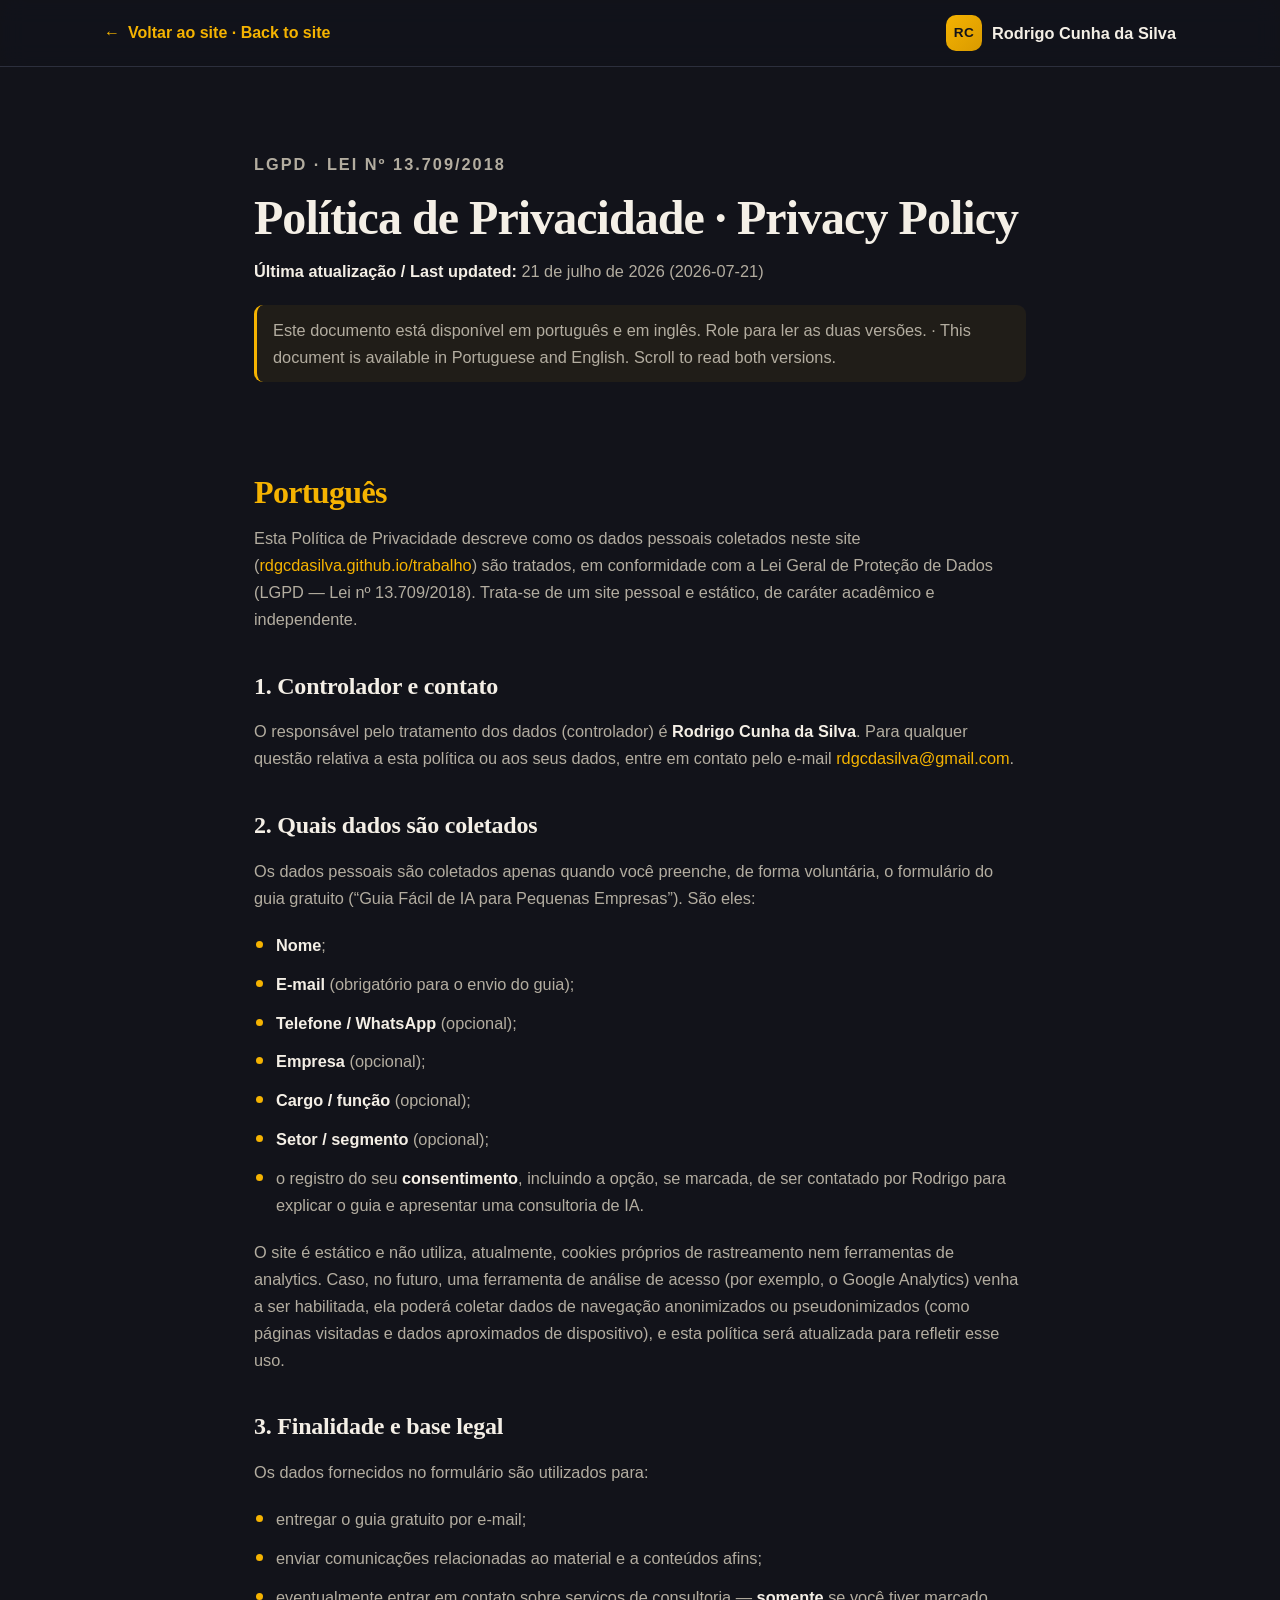
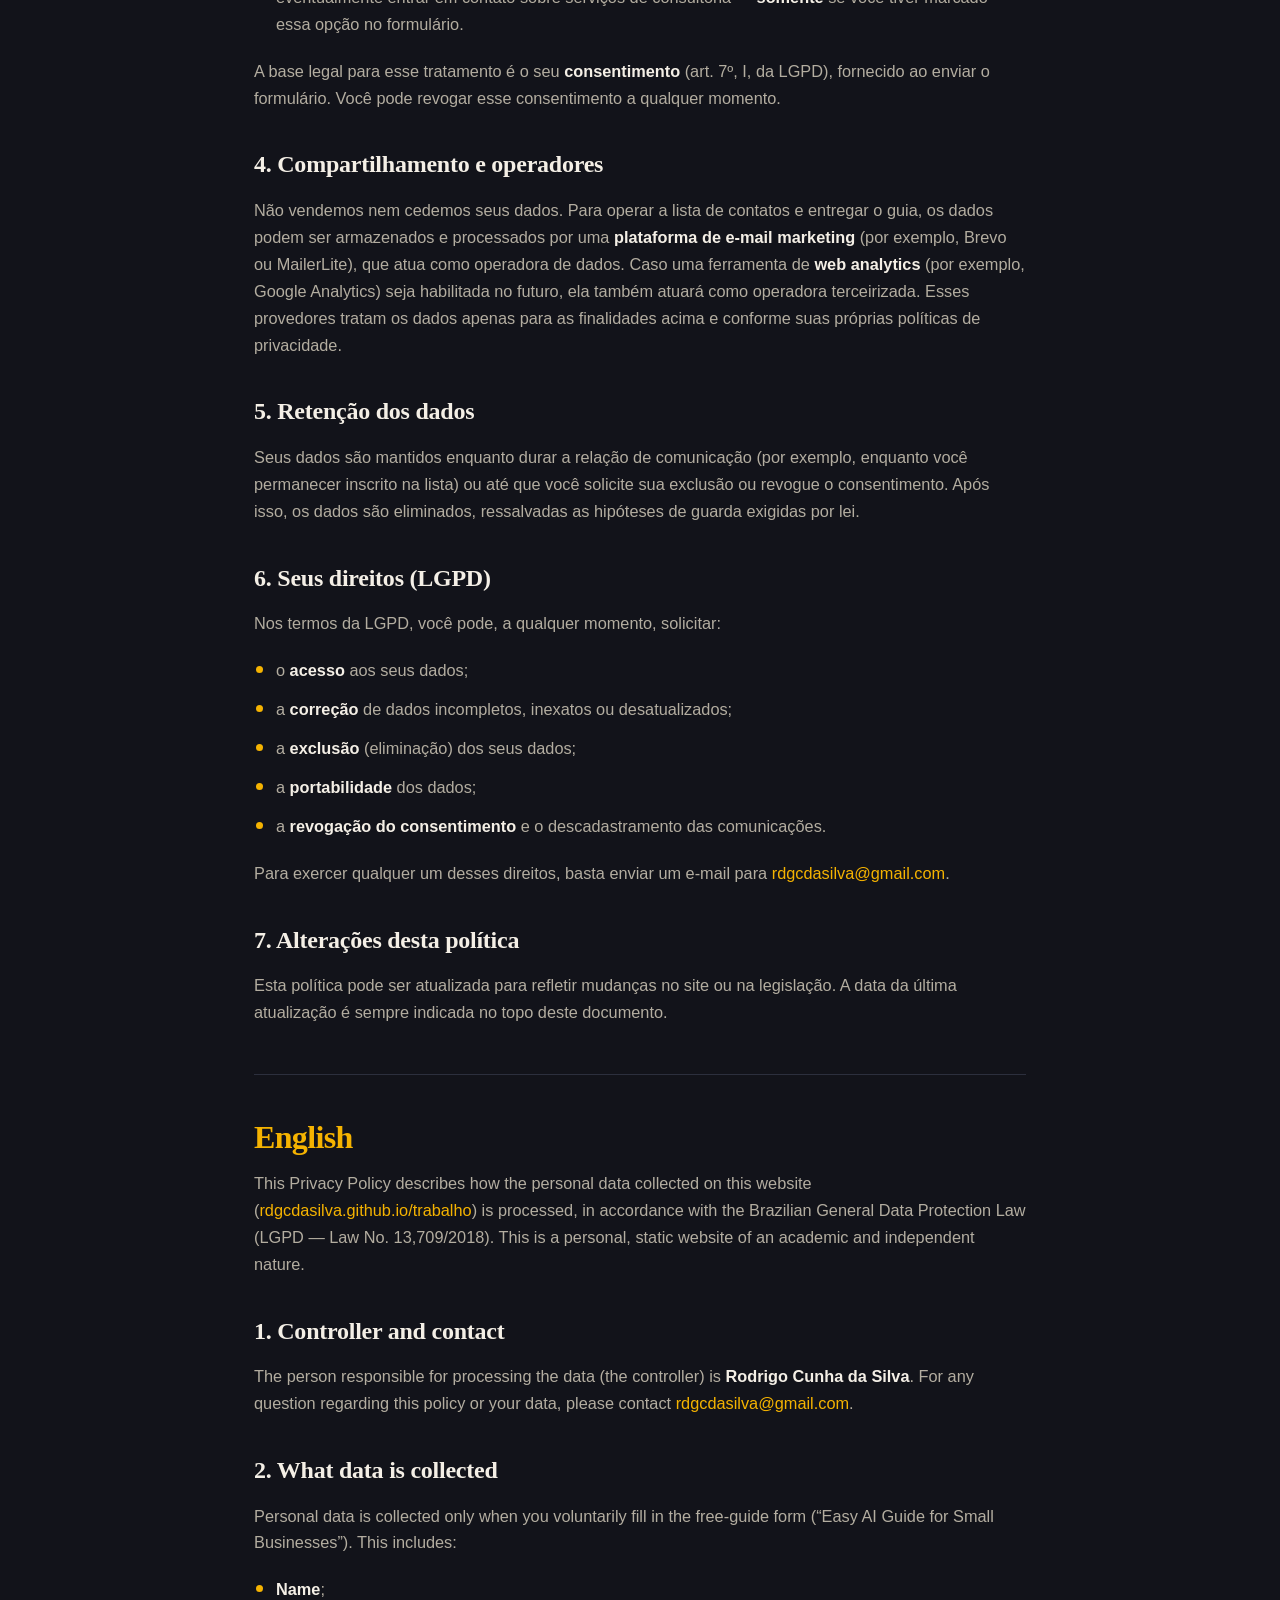
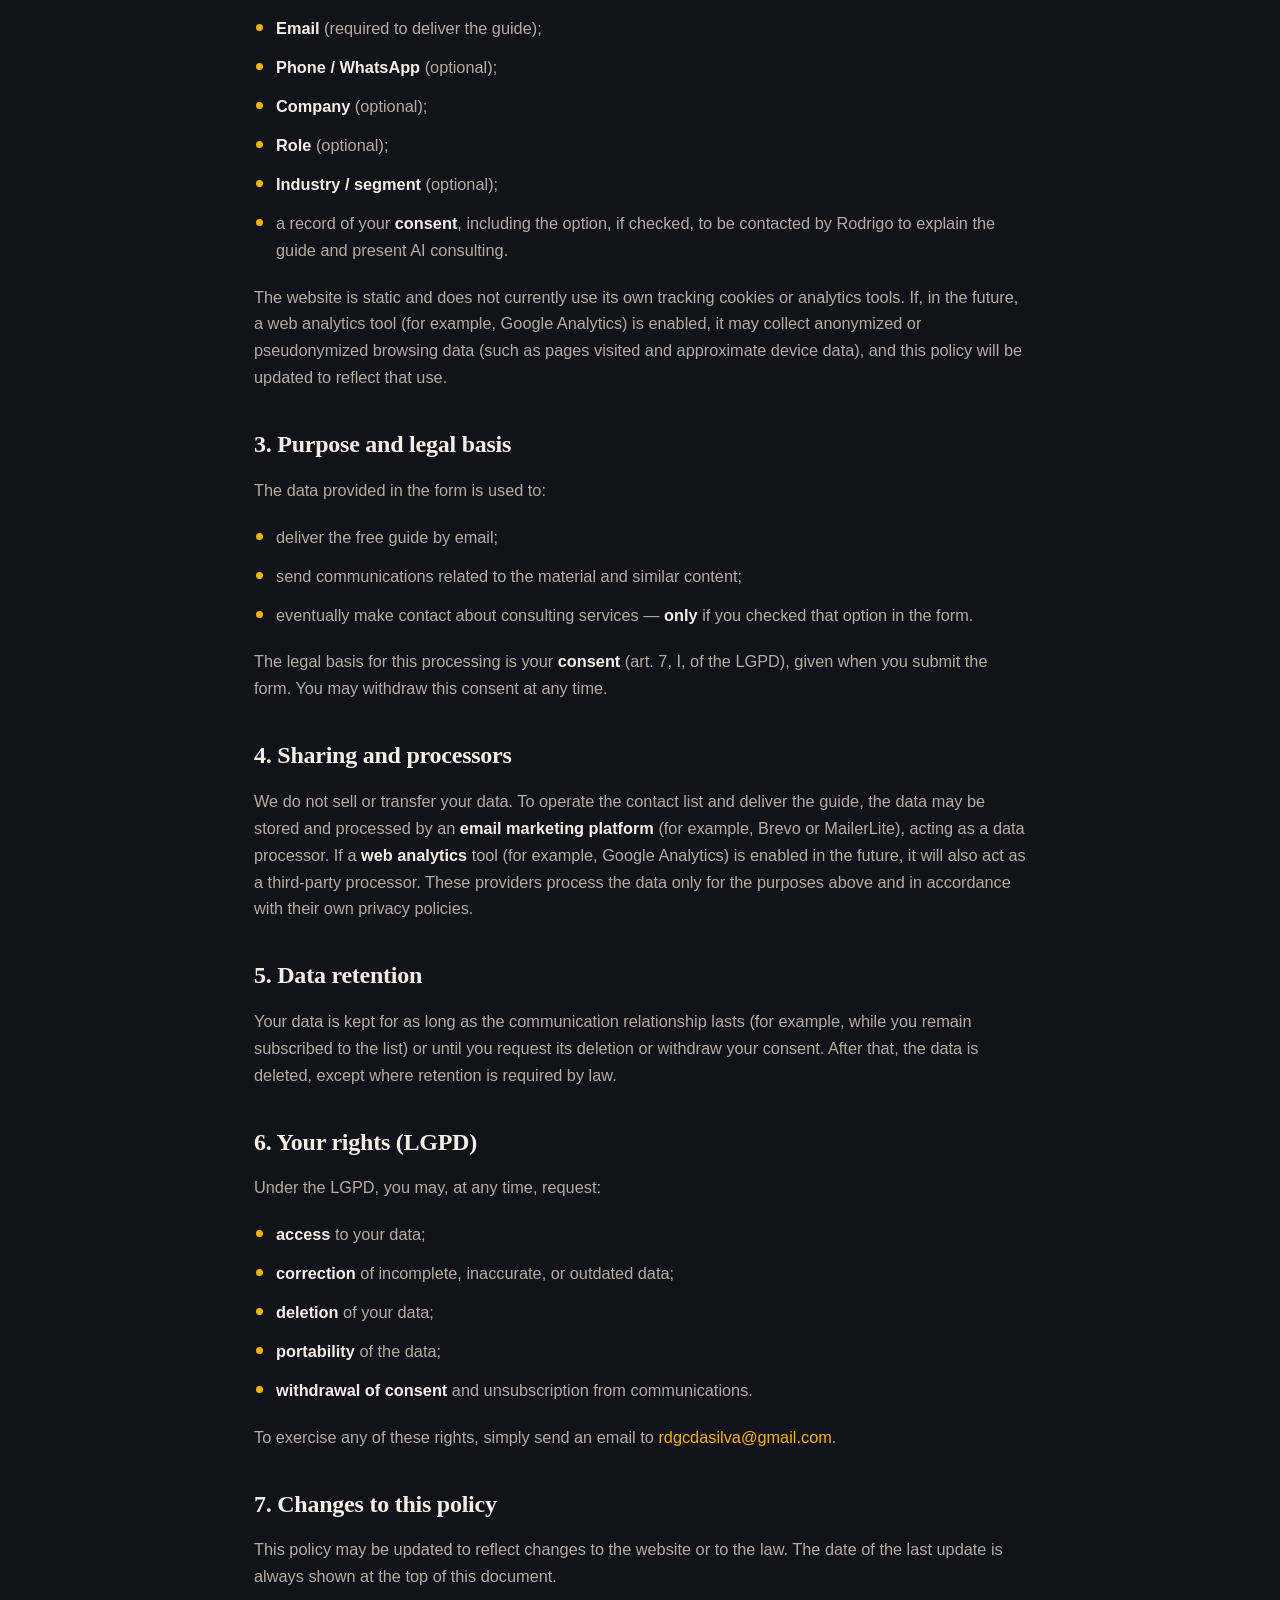
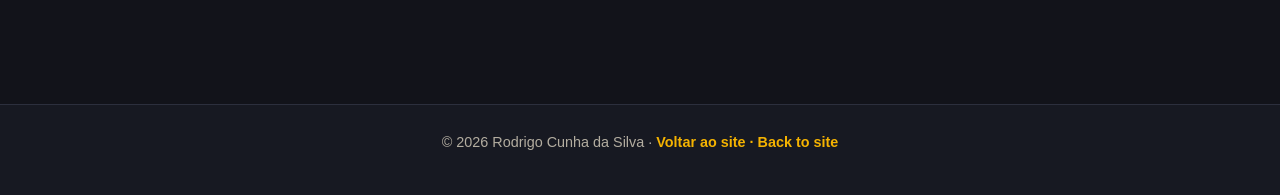
==== privacidade.html @ fe347489 "Adiciona Politica de Privacidade (LGPD), SEO, preview social (Open Graph) e favicon Co-Authored-By: " ====
<!DOCTYPE html>
<html lang="pt-BR">
<head>
  <meta charset="UTF-8">
  <meta name="viewport" content="width=device-width, initial-scale=1.0">
  <meta name="robots" content="noindex,follow">
  <meta name="description" content="Política de Privacidade e aviso de LGPD do site de Rodrigo Cunha da Silva. Como os dados coletados pelo formulário do guia gratuito são usados e quais são os seus direitos.">
  <title>Política de Privacidade · Rodrigo Cunha da Silva</title>
  <link rel="canonical" href="https://rdgcdasilva.github.io/trabalho/privacidade.html">
  <link rel="stylesheet" href="styles.css">
  <link rel="icon" type="image/svg+xml" href="assets/favicon.svg">
  <link rel="icon" href="data:image/svg+xml,<svg xmlns='http://www.w3.org/2000/svg' viewBox='0 0 100 100'><text y='.9em' font-size='90'>📊</text></svg>">
  <style>
    /* Página estática de política — reaproveita os tokens de styles.css */
    .policy-header {
      position: sticky; top: 0; z-index: 100;
      background: color-mix(in srgb, var(--bg) 82%, transparent);
      backdrop-filter: saturate(160%) blur(12px);
      -webkit-backdrop-filter: saturate(160%) blur(12px);
      border-bottom: 1px solid var(--border);
    }
    .policy-header-inner {
      max-width: var(--maxw); margin: 0 auto;
      height: var(--nav-h); padding: 0 24px;
      display: flex; align-items: center; justify-content: space-between; gap: 16px;
    }
    .policy-back {
      display: inline-flex; align-items: center; gap: 8px;
      font-weight: 600; color: var(--accent);
      transition: color 0.2s ease, transform 0.2s ease;
    }
    .policy-back:hover { color: var(--accent-600); transform: translateX(-2px); }
    .policy-brand { display: flex; align-items: center; gap: 10px; font-weight: 700; }
    .policy-main { padding: clamp(48px, 8vw, 84px) 0 clamp(60px, 9vw, 100px); }
    .policy-wrap { max-width: 820px; margin: 0 auto; padding: 0 24px; }
    .policy-kicker {
      text-transform: uppercase; letter-spacing: 2px;
      font-size: 0.76rem; font-weight: 700; color: var(--accent); margin-bottom: 10px;
    }
    .policy-h1 {
      font-family: var(--font-display);
      font-size: clamp(2rem, 5vw, 3rem); line-height: 1.08;
      letter-spacing: -0.02em; color: var(--text); margin-bottom: 14px;
    }
    .policy-updated { color: var(--text-muted); font-size: 0.92rem; margin-bottom: 8px; }
    .policy-lang-note {
      color: var(--text-muted); font-size: 0.92rem;
      border-left: 3px solid var(--accent); background: var(--accent-020);
      padding: 12px 16px; border-radius: var(--radius-sm); margin-top: 20px;
    }
    .policy-section {
      margin-top: 48px; padding-top: 36px; border-top: 1px solid var(--border);
    }
    .policy-section:first-of-type { border-top: none; }
    .policy-lang-title {
      font-family: var(--font-display);
      font-size: clamp(1.5rem, 3.4vw, 2rem); letter-spacing: -0.02em;
      color: var(--accent); margin-bottom: 6px;
    }
    .policy-h2 {
      font-family: var(--font-display);
      font-size: clamp(1.2rem, 2.6vw, 1.5rem); letter-spacing: -0.01em;
      color: var(--text); margin: 34px 0 12px;
    }
    .policy-wrap p { color: var(--text-muted); font-size: 1.02rem; margin-bottom: 14px; }
    .policy-wrap ul { list-style: none; margin: 0 0 14px; padding: 0; }
    .policy-wrap ul li {
      color: var(--text-muted); font-size: 1.02rem;
      padding: 6px 0 6px 22px; position: relative;
    }
    .policy-wrap ul li::before {
      content: ""; position: absolute; left: 2px; top: 15px;
      width: 7px; height: 7px; border-radius: 50%;
      background: var(--accent);
    }
    .policy-wrap a.inline-link {
      color: var(--accent); border-bottom: 1px solid transparent;
      transition: border-color 0.2s ease;
    }
    .policy-wrap a.inline-link:hover { border-bottom-color: var(--accent); }
    .policy-wrap strong { color: var(--text); }
    .policy-footer {
      background: var(--bg-2); border-top: 1px solid var(--border);
      padding: 26px 0; text-align: center;
    }
    .policy-footer p { color: var(--text-muted); font-size: 0.9rem; }
    .policy-footer a { color: var(--accent); font-weight: 600; }
  </style>
</head>
<body>
  <header class="policy-header">
    <div class="policy-header-inner">
      <a href="index.html" class="policy-back" aria-label="Voltar ao site">
        <span aria-hidden="true">←</span>
        <span>Voltar ao site · Back to site</span>
      </a>
      <span class="policy-brand">
        <span class="brand-mark" aria-hidden="true">RC</span>
        <span class="brand-text">Rodrigo Cunha da Silva</span>
      </span>
    </div>
  </header>

  <main class="policy-main">
    <div class="policy-wrap">
      <p class="policy-kicker">LGPD · Lei nº 13.709/2018</p>
      <h1 class="policy-h1">Política de Privacidade · Privacy Policy</h1>
      <p class="policy-updated"><strong>Última atualização / Last updated:</strong> 21 de julho de 2026 (2026-07-21)</p>
      <p class="policy-lang-note">
        Este documento está disponível em português e em inglês. Role para ler as duas versões. ·
        This document is available in Portuguese and English. Scroll to read both versions.
      </p>

      <!-- ==================== PORTUGUÊS ==================== -->
      <section class="policy-section" lang="pt-BR" aria-labelledby="pt-title">
        <h2 class="policy-lang-title" id="pt-title">Português</h2>

        <p>
          Esta Política de Privacidade descreve como os dados pessoais coletados neste site
          (<a class="inline-link" href="https://rdgcdasilva.github.io/trabalho/">rdgcdasilva.github.io/trabalho</a>)
          são tratados, em conformidade com a Lei Geral de Proteção de Dados (LGPD — Lei nº 13.709/2018).
          Trata-se de um site pessoal e estático, de caráter acadêmico e independente.
        </p>

        <h3 class="policy-h2">1. Controlador e contato</h3>
        <p>
          O responsável pelo tratamento dos dados (controlador) é <strong>Rodrigo Cunha da Silva</strong>.
          Para qualquer questão relativa a esta política ou aos seus dados, entre em contato pelo e-mail
          <a class="inline-link" href="mailto:rdgcdasilva@gmail.com">rdgcdasilva@gmail.com</a>.
        </p>

        <h3 class="policy-h2">2. Quais dados são coletados</h3>
        <p>
          Os dados pessoais são coletados apenas quando você preenche, de forma voluntária, o
          formulário do guia gratuito (“Guia Fácil de IA para Pequenas Empresas”). São eles:
        </p>
        <ul>
          <li><strong>Nome</strong>;</li>
          <li><strong>E-mail</strong> (obrigatório para o envio do guia);</li>
          <li><strong>Telefone / WhatsApp</strong> (opcional);</li>
          <li><strong>Empresa</strong> (opcional);</li>
          <li><strong>Cargo / função</strong> (opcional);</li>
          <li><strong>Setor / segmento</strong> (opcional);</li>
          <li>o registro do seu <strong>consentimento</strong>, incluindo a opção, se marcada, de ser
            contatado por Rodrigo para explicar o guia e apresentar uma consultoria de IA.</li>
        </ul>
        <p>
          O site é estático e não utiliza, atualmente, cookies próprios de rastreamento nem ferramentas
          de analytics. Caso, no futuro, uma ferramenta de análise de acesso (por exemplo, o Google
          Analytics) venha a ser habilitada, ela poderá coletar dados de navegação anonimizados ou
          pseudonimizados (como páginas visitadas e dados aproximados de dispositivo), e esta política
          será atualizada para refletir esse uso.
        </p>

        <h3 class="policy-h2">3. Finalidade e base legal</h3>
        <p>Os dados fornecidos no formulário são utilizados para:</p>
        <ul>
          <li>entregar o guia gratuito por e-mail;</li>
          <li>enviar comunicações relacionadas ao material e a conteúdos afins;</li>
          <li>eventualmente entrar em contato sobre serviços de consultoria — <strong>somente</strong> se
            você tiver marcado essa opção no formulário.</li>
        </ul>
        <p>
          A base legal para esse tratamento é o seu <strong>consentimento</strong> (art. 7º, I, da LGPD),
          fornecido ao enviar o formulário. Você pode revogar esse consentimento a qualquer momento.
        </p>

        <h3 class="policy-h2">4. Compartilhamento e operadores</h3>
        <p>
          Não vendemos nem cedemos seus dados. Para operar a lista de contatos e entregar o guia, os
          dados podem ser armazenados e processados por uma <strong>plataforma de e-mail marketing</strong>
          (por exemplo, Brevo ou MailerLite), que atua como operadora de dados. Caso uma ferramenta de
          <strong>web analytics</strong> (por exemplo, Google Analytics) seja habilitada no futuro, ela
          também atuará como operadora terceirizada. Esses provedores tratam os dados apenas para as
          finalidades acima e conforme suas próprias políticas de privacidade.
        </p>

        <h3 class="policy-h2">5. Retenção dos dados</h3>
        <p>
          Seus dados são mantidos enquanto durar a relação de comunicação (por exemplo, enquanto você
          permanecer inscrito na lista) ou até que você solicite sua exclusão ou revogue o consentimento.
          Após isso, os dados são eliminados, ressalvadas as hipóteses de guarda exigidas por lei.
        </p>

        <h3 class="policy-h2">6. Seus direitos (LGPD)</h3>
        <p>Nos termos da LGPD, você pode, a qualquer momento, solicitar:</p>
        <ul>
          <li>o <strong>acesso</strong> aos seus dados;</li>
          <li>a <strong>correção</strong> de dados incompletos, inexatos ou desatualizados;</li>
          <li>a <strong>exclusão</strong> (eliminação) dos seus dados;</li>
          <li>a <strong>portabilidade</strong> dos dados;</li>
          <li>a <strong>revogação do consentimento</strong> e o descadastramento das comunicações.</li>
        </ul>
        <p>
          Para exercer qualquer um desses direitos, basta enviar um e-mail para
          <a class="inline-link" href="mailto:rdgcdasilva@gmail.com">rdgcdasilva@gmail.com</a>.
        </p>

        <h3 class="policy-h2">7. Alterações desta política</h3>
        <p>
          Esta política pode ser atualizada para refletir mudanças no site ou na legislação. A data da
          última atualização é sempre indicada no topo deste documento.
        </p>
      </section>

      <!-- ==================== ENGLISH ==================== -->
      <section class="policy-section" lang="en" aria-labelledby="en-title">
        <h2 class="policy-lang-title" id="en-title">English</h2>

        <p>
          This Privacy Policy describes how the personal data collected on this website
          (<a class="inline-link" href="https://rdgcdasilva.github.io/trabalho/">rdgcdasilva.github.io/trabalho</a>)
          is processed, in accordance with the Brazilian General Data Protection Law
          (LGPD — Law No. 13,709/2018). This is a personal, static website of an academic and
          independent nature.
        </p>

        <h3 class="policy-h2">1. Controller and contact</h3>
        <p>
          The person responsible for processing the data (the controller) is
          <strong>Rodrigo Cunha da Silva</strong>. For any question regarding this policy or your data,
          please contact
          <a class="inline-link" href="mailto:rdgcdasilva@gmail.com">rdgcdasilva@gmail.com</a>.
        </p>

        <h3 class="policy-h2">2. What data is collected</h3>
        <p>
          Personal data is collected only when you voluntarily fill in the free-guide form
          (“Easy AI Guide for Small Businesses”). This includes:
        </p>
        <ul>
          <li><strong>Name</strong>;</li>
          <li><strong>Email</strong> (required to deliver the guide);</li>
          <li><strong>Phone / WhatsApp</strong> (optional);</li>
          <li><strong>Company</strong> (optional);</li>
          <li><strong>Role</strong> (optional);</li>
          <li><strong>Industry / segment</strong> (optional);</li>
          <li>a record of your <strong>consent</strong>, including the option, if checked, to be
            contacted by Rodrigo to explain the guide and present AI consulting.</li>
        </ul>
        <p>
          The website is static and does not currently use its own tracking cookies or analytics tools.
          If, in the future, a web analytics tool (for example, Google Analytics) is enabled, it may
          collect anonymized or pseudonymized browsing data (such as pages visited and approximate device
          data), and this policy will be updated to reflect that use.
        </p>

        <h3 class="policy-h2">3. Purpose and legal basis</h3>
        <p>The data provided in the form is used to:</p>
        <ul>
          <li>deliver the free guide by email;</li>
          <li>send communications related to the material and similar content;</li>
          <li>eventually make contact about consulting services — <strong>only</strong> if you checked
            that option in the form.</li>
        </ul>
        <p>
          The legal basis for this processing is your <strong>consent</strong> (art. 7, I, of the LGPD),
          given when you submit the form. You may withdraw this consent at any time.
        </p>

        <h3 class="policy-h2">4. Sharing and processors</h3>
        <p>
          We do not sell or transfer your data. To operate the contact list and deliver the guide, the
          data may be stored and processed by an <strong>email marketing platform</strong> (for example,
          Brevo or MailerLite), acting as a data processor. If a <strong>web analytics</strong> tool
          (for example, Google Analytics) is enabled in the future, it will also act as a third-party
          processor. These providers process the data only for the purposes above and in accordance with
          their own privacy policies.
        </p>

        <h3 class="policy-h2">5. Data retention</h3>
        <p>
          Your data is kept for as long as the communication relationship lasts (for example, while you
          remain subscribed to the list) or until you request its deletion or withdraw your consent.
          After that, the data is deleted, except where retention is required by law.
        </p>

        <h3 class="policy-h2">6. Your rights (LGPD)</h3>
        <p>Under the LGPD, you may, at any time, request:</p>
        <ul>
          <li><strong>access</strong> to your data;</li>
          <li><strong>correction</strong> of incomplete, inaccurate, or outdated data;</li>
          <li><strong>deletion</strong> of your data;</li>
          <li><strong>portability</strong> of the data;</li>
          <li><strong>withdrawal of consent</strong> and unsubscription from communications.</li>
        </ul>
        <p>
          To exercise any of these rights, simply send an email to
          <a class="inline-link" href="mailto:rdgcdasilva@gmail.com">rdgcdasilva@gmail.com</a>.
        </p>

        <h3 class="policy-h2">7. Changes to this policy</h3>
        <p>
          This policy may be updated to reflect changes to the website or to the law. The date of the
          last update is always shown at the top of this document.
        </p>
      </section>
    </div>
  </main>

  <footer class="policy-footer">
    <div class="policy-wrap">
      <p>
        &copy; <span id="year">2026</span> Rodrigo Cunha da Silva ·
        <a href="index.html">Voltar ao site · Back to site</a>
      </p>
    </div>
  </footer>

  <script>
    (function () {
      var y = document.getElementById('year');
      if (y) y.textContent = new Date().getFullYear();
    })();
  </script>
</body>
</html>
---- styles.css ----
/* ============================================================
   Rodrigo Cunha da Silva — Landing Cinematográfica
   Tema fixo: grafite escuro · branco quente · âmbar (tool-yellow)
   Scroll-driven (GSAP + ScrollTrigger + Lenis) com fallbacks.
   ============================================================ */

:root {
  /* Paleta grafite cinematográfica (tema fixo escuro) */
  --bg: #12131a;
  --bg-2: #171922;
  --bg-alt: #14161f;
  --surface: #1b1e29;
  --surface-2: #21243040;
  --text: #f4efe6;         /* branco quente */
  --text-muted: #b3ada0;
  --border: #2c2f3d;

  --accent: #f5b301;       /* âmbar / tool-yellow */
  --accent-600: #d99a00;
  --accent-050: rgba(245, 179, 1, 0.12);
  --accent-020: rgba(245, 179, 1, 0.06);

  --shadow-sm: 0 1px 3px rgba(0, 0, 0, 0.5);
  --shadow-md: 0 10px 30px rgba(0, 0, 0, 0.5);
  --shadow-lg: 0 24px 60px rgba(0, 0, 0, 0.6);

  --radius: 14px;
  --radius-sm: 9px;
  --maxw: 1120px;
  --nav-h: 66px;

  --font: -apple-system, BlinkMacSystemFont, "Segoe UI", Roboto, Oxygen,
          Ubuntu, Cantarell, "Helvetica Neue", Arial, "Noto Sans", sans-serif;
  --font-display: "Iowan Old Style", "Palatino Linotype", "Book Antiqua",
          Palatino, Georgia, "Times New Roman", serif;
}

* { box-sizing: border-box; margin: 0; padding: 0; }

html {
  scroll-behavior: smooth;
  scroll-padding-top: calc(var(--nav-h) + 12px);
  background: var(--bg);
}
/* Lenis desativa scroll-behavior nativo quando o motor cinematográfico está ativo */
html.lenis, html.lenis body { height: auto; }
html.cinematic-on { scroll-behavior: auto; }
.lenis.lenis-smooth { scroll-behavior: auto !important; }

body {
  font-family: var(--font);
  background: var(--bg);
  color: var(--text);
  line-height: 1.65;
  -webkit-font-smoothing: antialiased;
  overflow-x: hidden;
}

a { color: inherit; text-decoration: none; }
img { max-width: 100%; display: block; }

.container { width: 100%; max-width: var(--maxw); margin: 0 auto; padding: 0 24px; }

/* ---------- Navbar ---------- */
.navbar {
  position: fixed;
  top: 0; left: 0; right: 0;
  z-index: 100;
  background: color-mix(in srgb, var(--bg) 78%, transparent);
  backdrop-filter: saturate(160%) blur(12px);
  -webkit-backdrop-filter: saturate(160%) blur(12px);
  border-bottom: 1px solid var(--border);
}
.nav-inner {
  max-width: var(--maxw);
  margin: 0 auto;
  height: var(--nav-h);
  padding: 0 24px;
  display: flex;
  align-items: center;
  justify-content: space-between;
}
.brand { display: flex; align-items: center; gap: 10px; font-weight: 700; }
.brand-mark {
  display: grid; place-items: center;
  width: 36px; height: 36px;
  border-radius: 10px;
  background: linear-gradient(135deg, var(--accent), var(--accent-600));
  color: #12131a;
  font-size: 0.85rem;
  letter-spacing: 0.5px;
  font-weight: 800;
}
.brand-text { font-size: 1.02rem; color: var(--text); }

.nav-links { list-style: none; display: flex; align-items: center; gap: 6px; }
.nav-links a {
  padding: 8px 12px;
  border-radius: 8px;
  color: var(--text-muted);
  font-weight: 500;
  font-size: 0.95rem;
  transition: color 0.2s ease, background 0.2s ease;
}
.nav-links a:hover,
.nav-links a.active { color: var(--text); background: var(--accent-050); }
.nav-links a.nav-cta,
.nav-links a.nav-cta:hover { color: #12131a; background: var(--accent); }
.nav-links a.nav-cta:hover { background: var(--accent-600); }

.lang-toggle {
  display: grid; place-items: center;
  min-width: 40px; height: 40px;
  padding: 0 12px;
  border: 1px solid var(--border);
  border-radius: 10px;
  background: var(--surface);
  color: var(--text);
  cursor: pointer;
  font-family: inherit;
  font-size: 0.85rem;
  font-weight: 700;
  letter-spacing: 0.5px;
  transition: transform 0.2s ease, background 0.2s ease, color 0.2s ease;
}
.lang-toggle:hover { transform: translateY(-1px); background: var(--accent-050); color: var(--accent); }

.nav-cta-li { display: flex; align-items: center; }

/* Hamburger (mobile) */
.nav-toggle { display: none; }
.nav-hamburger {
  display: none;
  flex-direction: column;
  gap: 5px;
  padding: 8px;
  cursor: pointer;
  border-radius: 8px;
}
.nav-hamburger span {
  width: 24px; height: 2px;
  background: var(--text);
  border-radius: 2px;
  transition: transform 0.25s ease, opacity 0.25s ease;
}

/* Barra de progresso da jornada */
.scroll-progress {
  position: fixed;
  top: var(--nav-h); left: 0; right: 0;
  height: 3px;
  z-index: 99;
  background: transparent;
  pointer-events: none;
}
.scroll-progress span {
  display: block;
  height: 100%;
  width: 0%;
  background: linear-gradient(90deg, var(--accent-600), var(--accent));
  transition: width 0.1s linear;
}

/* ---------- Botões ---------- */
.btn {
  display: inline-block;
  padding: 12px 22px;
  border-radius: 10px;
  font-weight: 600;
  font-size: 0.98rem;
  cursor: pointer;
  border: 1px solid transparent;
  transition: transform 0.18s ease, box-shadow 0.18s ease, background 0.2s ease, color 0.2s ease;
}
.btn:hover { transform: translateY(-2px); }
.btn-sm { padding: 8px 15px; font-size: 0.9rem; }
.btn-primary {
  background: var(--accent);
  color: #12131a;
  box-shadow: var(--shadow-sm);
}
.btn-primary:hover { background: var(--accent-600); box-shadow: var(--shadow-md); }
.btn-ghost {
  background: transparent;
  color: var(--text);
  border-color: var(--border);
}
.btn-ghost:hover { border-color: var(--accent); color: var(--accent); }

/* ============================================================
   CAPÍTULOS CINEMATOGRÁFICOS
   ============================================================ */
.chapter {
  position: relative;
  width: 100%;
  /* Altura extra dá "trilho" de scroll para o pin/scrub.
     Em modo estático (fallback), vira apenas 100vh (ver abaixo). */
  height: 220vh;
  background: var(--bg);
}
.chapter-pin {
  position: relative;
  width: 100%;
  height: 100vh;
  min-height: 560px;
  overflow: hidden;
  display: flex;
  align-items: center;
}
.chapter-canvas {
  position: absolute;
  inset: 0;
  width: 100%;
  height: 100%;
  display: block;
  z-index: 0;
}
/* Backdrop de vídeo do capítulo (clipe Higgsfield). Fica sobre o canvas-poster,
   abaixo do scrim e do texto. Oculto até o vídeo estar pronto (evita frame
   preto); se falhar, o canvas-poster por baixo garante a imagem estática.
   O mesmo padrão vale para o Hero e para os capítulos fluxo/acolhimento/
   rigor/final — cada um tem seu próprio <video data-chapter-video>. */
.hero-video,
.chapter-video {
  position: absolute;
  inset: 0;
  width: 100%;
  height: 100%;
  object-fit: cover;
  display: block;
  z-index: 0;
  opacity: 0;
  pointer-events: none;
  transition: opacity 0.7s ease;
}
.hero-video.is-on,
.chapter-video.is-on { opacity: 1; }
/* Com o vídeo ativo, o canvas-poster daquele capítulo fica oculto (o vídeo o cobre). */
.chapter.chapter-video-on .chapter-canvas { opacity: 0; }

.chapter-scrim {
  position: absolute;
  inset: 0;
  z-index: 1;
  pointer-events: none;
  background:
    radial-gradient(120% 90% at 50% 100%, rgba(18,19,26,0.85), transparent 60%),
    linear-gradient(180deg, rgba(18,19,26,0.55) 0%, rgba(18,19,26,0.15) 35%, rgba(18,19,26,0.6) 100%);
}
.chapter-overlay {
  position: relative;
  z-index: 2;
  width: 100%;
  max-width: var(--maxw);
  margin: 0 auto;
  padding: 0 24px;
}
.hero-overlay { text-align: left; }

/* ---------- Capítulo 05 · Impacto (final) ----------
   O clipe deste capítulo tem a figura à ESQUERDA e espaço negativo
   quente à DIREITA. Deslocamos o texto/CTA para a metade direita, sobre
   esse espaço livre, para não sobrepor a figura. Só afeta #cap-final. */
#cap-final .chapter-overlay {
  max-width: none;
  margin: 0;
  /* empurra todo o conteúdo para a ~metade direita da viewport */
  padding-left: 52%;
  padding-right: max(24px, 4vw);
  text-align: right;
}
/* No espaço negativo à direita o texto alinha à direita, encostado na
   margem, deixando a figura à esquerda totalmente livre. */
#cap-final .chapter-kicker { margin-left: auto; }
#cap-final .chapter-title { max-width: 18ch; margin-left: auto; }
#cap-final .chapter-lead { max-width: 46ch; margin-left: auto; }
#cap-final .hero-cta { justify-content: flex-end; }
/* Ensaio de fecho (substitui o CTA repetido). Alinhado à direita, sobre o
   espaço negativo/scrim, com largura contida para caber no quadro. */
#cap-final .final-essay { max-width: 52ch; margin-left: auto; margin-top: 26px; }
.final-essay-kicker {
  text-transform: uppercase;
  letter-spacing: 3px;
  font-size: 0.74rem;
  font-weight: 700;
  color: var(--accent);
  margin-bottom: 10px;
}
.final-essay-title {
  font-family: var(--font-display);
  font-size: clamp(1.4rem, 3vw, 2rem);
  line-height: 1.1;
  letter-spacing: -0.02em;
  color: var(--text);
  margin-bottom: 14px;
}
.final-essay-text {
  font-size: clamp(1rem, 1.9vw, 1.16rem);
  line-height: 1.6;
  color: var(--text);
  text-shadow: 0 1px 12px rgba(18, 19, 26, 0.7);
}
/* Scrim enviesado para a direita: reforça a legibilidade sob o texto
   sem escurecer demais a figura à esquerda. Mantém o tom grafite/âmbar. */
#cap-final .chapter-scrim {
  background:
    radial-gradient(85% 120% at 80% 50%, rgba(18,19,26,0.82), transparent 62%),
    linear-gradient(90deg, rgba(18,19,26,0.04) 0%, rgba(18,19,26,0.32) 46%, rgba(18,19,26,0.72) 100%),
    linear-gradient(180deg, rgba(18,19,26,0.45) 0%, rgba(18,19,26,0.10) 40%, rgba(18,19,26,0.52) 100%);
}

.hero-figure {
  position: absolute;
  right: 6%;
  bottom: 0;
  z-index: 1;
  width: min(38vw, 360px);
  height: 78vh;
  opacity: 0.9;
  pointer-events: none;
  filter: drop-shadow(0 0 40px rgba(245,179,1,0.15));
}
@media (max-width: 820px) { .hero-figure { opacity: 0.45; right: -4%; width: 60vw; } }
/* Com a imagem de referência real carregada, a figura real vem do canvas:
   a silhueta-placeholder é ocultada para não competir com a foto. */
html.hero-has-poster .hero-figure { display: none; }

/* Opção A: fundos limpos sem pessoas. Oculta a silhueta-figura do Hero e
   mantém os <video> dos capítulos inertes/ocultos (nenhuma figura aparece);
   o fundo visível é apenas o placeholder-gradiente grafite→âmbar. */
html.clean-placeholder .hero-figure { display: none; }
html.clean-placeholder .hero-video,
html.clean-placeholder .chapter-video { display: none; }

.chapter-kicker {
  text-transform: uppercase;
  letter-spacing: 3px;
  font-size: 0.76rem;
  font-weight: 700;
  color: var(--accent);
  margin-bottom: 18px;
}
.chapter-title {
  font-family: var(--font-display);
  font-size: clamp(2.2rem, 6vw, 4.2rem);
  line-height: 1.05;
  letter-spacing: -0.02em;
  color: var(--text);
  margin-bottom: 20px;
  max-width: 15ch;
}
.chapter-lead {
  font-size: clamp(1.05rem, 2.2vw, 1.35rem);
  color: var(--text-muted);
  max-width: 60ch;
}
.chapter-quote {
  font-family: var(--font-display);
  font-style: italic;
  font-size: clamp(1.3rem, 3vw, 2rem);
  color: var(--accent);
  margin-bottom: 18px;
  max-width: 24ch;
}

/* Hero (capítulo 1) tipografia */
.hero-eyebrow {
  text-transform: uppercase;
  letter-spacing: 2px;
  font-size: 0.8rem;
  font-weight: 700;
  color: var(--accent);
  margin-bottom: 14px;
}
.hero-overlay h1 {
  font-family: var(--font-display);
  font-size: clamp(2.6rem, 7vw, 5rem);
  line-height: 1.02;
  letter-spacing: -0.02em;
  margin-bottom: 16px;
  color: var(--text);
}
.hero-tagline {
  font-size: clamp(1.05rem, 2.4vw, 1.4rem);
  font-weight: 600;
  color: var(--text);
  margin-bottom: 16px;
  max-width: 42ch;
}
.hero-intro {
  font-size: 1.06rem;
  color: var(--text-muted);
  max-width: 52ch;
  margin-bottom: 30px;
}
.hero-cta { display: flex; gap: 14px; flex-wrap: wrap; }
.scroll-hint {
  margin-top: 34px;
  font-size: 0.82rem;
  letter-spacing: 1px;
  color: var(--text-muted);
  text-transform: uppercase;
}

/* No modo cinematográfico o GSAP controla a opacidade dos .reveal via
   inline styles (gsap.from/gsap.to). Deixamos o estado natural VISÍVEL para
   que, se o JS falhar, nada fique escondido. */
html.cinematic-on .reveal { will-change: opacity, transform; }

/* ============================================================
   SEÇÕES DE CONTEÚDO REAL
   ============================================================ */
.section {
  position: relative;
  z-index: 3;
  background: var(--bg);
  padding: clamp(60px, 9vw, 100px) 0;
}
.section-alt { background: var(--bg-alt); }

.section-eyebrow {
  text-transform: uppercase;
  letter-spacing: 2px;
  font-size: 0.76rem;
  font-weight: 700;
  color: var(--accent);
  margin-bottom: 8px;
}
.section-title {
  font-family: var(--font-display);
  font-size: clamp(1.7rem, 4vw, 2.5rem);
  letter-spacing: -0.02em;
  margin-bottom: 36px;
  color: var(--text);
}
.section-title + .section-subtitle { margin-top: -24px; }
.section-subtitle {
  color: var(--text-muted);
  font-size: 1.05rem;
  max-width: 720px;
  margin-bottom: 40px;
}

/* ============================================================
   INTRODUÇÃO — ensaio de abertura "O que move as pessoas"
   Seção normal (grafite), tipografia serifada, âmbar no eyebrow.
   ============================================================ */
.intro-section {
  padding: clamp(72px, 12vw, 128px) 0;
}
.intro-title {
  font-family: var(--font-display);
  font-size: clamp(2rem, 5.2vw, 3.1rem);
  line-height: 1.08;
  letter-spacing: -0.02em;
  color: var(--text);
  max-width: 20ch;
  margin-bottom: 28px;
}
.intro-text {
  font-size: clamp(1.08rem, 2.1vw, 1.35rem);
  line-height: 1.65;
  color: var(--text);
  max-width: 62ch;
}

/* Reveal suave para blocos de conteúdo (fade-in por IntersectionObserver) */
.section .container > * { }
.in-view-fade { opacity: 0; transform: translateY(24px); }
.in-view-fade.is-visible { opacity: 1; transform: none; transition: opacity 0.7s ease, transform 0.7s ease; }

/* ---------- Timeline ---------- */
.timeline {
  list-style: none;
  position: relative;
  margin-left: 6px;
  padding-left: 28px;
  border-left: 2px solid var(--border);
}
.timeline-item { position: relative; padding-bottom: 34px; }
.timeline-item:last-child { padding-bottom: 0; }
.timeline-item::before {
  content: "";
  position: absolute;
  left: -37px;
  top: 4px;
  width: 14px; height: 14px;
  border-radius: 50%;
  background: var(--bg);
  border: 3px solid var(--accent);
  box-shadow: 0 0 0 4px var(--bg-alt);
}
.timeline-period {
  font-size: 0.82rem;
  font-weight: 700;
  color: var(--accent);
  text-transform: uppercase;
  letter-spacing: 0.5px;
  margin-bottom: 6px;
}
.timeline-role { font-size: 1.14rem; letter-spacing: -0.01em; margin-bottom: 3px; color: var(--text); }
.timeline-org { font-weight: 600; color: var(--text); margin-bottom: 8px; }
.timeline-desc { color: var(--text-muted); font-size: 0.98rem; margin-bottom: 12px; }
.timeline-body .tags-sm { margin-top: 4px; }

.cert-block { margin-top: 44px; }
.cert-block .skills-title { margin-bottom: 16px; }

/* ---------- Sobre ---------- */
.about-grid {
  display: grid;
  grid-template-columns: 1.6fr 1fr;
  gap: 40px;
  align-items: start;
}
.about-text p { margin-bottom: 16px; color: var(--text-muted); font-size: 1.05rem; }
.about-text p:last-child { margin-bottom: 0; }

.about-video { margin: 0; max-width: 100%; text-align: center; }
.about-video-player {
  display: block;
  width: 100%;
  height: auto;
  border-radius: var(--radius);
  border: 1px solid var(--border);
  box-shadow: var(--shadow-md);
  background: #000;
}
.about-video-caption {
  margin-top: 12px;
  font-size: 0.92rem;
  font-weight: 600;
  color: var(--text-muted);
}

.skills-title { font-size: 1.1rem; margin-bottom: 16px; color: var(--text); }

.tags { list-style: none; display: flex; flex-wrap: wrap; gap: 10px; }
.tag {
  background: var(--accent-050);
  color: var(--accent);
  padding: 7px 14px;
  border-radius: 999px;
  font-size: 0.88rem;
  font-weight: 600;
  border: 1px solid color-mix(in srgb, var(--accent) 24%, transparent);
}
.tags-sm .tag { font-size: 0.8rem; padding: 5px 11px; }

/* ---------- Grids de cartões ---------- */
.cards-grid {
  display: grid;
  grid-template-columns: repeat(auto-fit, minmax(260px, 1fr));
  gap: 24px;
}
/* Serviços tem 4 cartões: grade 2x2 no desktop evita um cartão órfão sozinho numa 3ª linha */
#servicos .cards-grid { grid-template-columns: repeat(2, minmax(0, 1fr)); }
/* Produtos tem 4 cartões: grade 2x2 no desktop evita um cartão órfão sozinho numa 2ª linha */
#produtos .cards-grid { grid-template-columns: repeat(2, minmax(0, 1fr)); }
/* Projetos tem 3 cartões: grade de 3 colunas no desktop mantém uma linha única sem órfão */
#pesquisas .cards-grid { grid-template-columns: repeat(3, minmax(0, 1fr)); }
.card {
  background: var(--surface);
  border: 1px solid var(--border);
  border-radius: var(--radius);
  padding: 28px 26px;
  box-shadow: var(--shadow-sm);
  transition: transform 0.22s ease, box-shadow 0.22s ease, border-color 0.22s ease;
}
.card:hover {
  transform: translateY(-6px);
  box-shadow: var(--shadow-lg);
  border-color: color-mix(in srgb, var(--accent) 45%, var(--border));
}
.system-card { border-color: color-mix(in srgb, var(--accent) 30%, var(--border)); box-shadow: var(--shadow-md); }
.card-icon {
  font-size: 2rem;
  width: 56px; height: 56px;
  display: grid; place-items: center;
  border-radius: 14px;
  background: var(--accent-050);
  border: 1px solid var(--border);
  margin-bottom: 16px;
}
.card-desc { color: var(--text-muted); font-size: 0.98rem; }
.project-title { font-size: 1.22rem; margin-bottom: 12px; letter-spacing: -0.01em; color: var(--text); }
.project-card .card-desc, .service-card .card-desc { margin-bottom: 16px; }
.card-link {
  display: inline-block;
  margin-top: 4px;
  font-weight: 700;
  color: var(--accent);
  transition: color 0.2s ease, transform 0.2s ease;
}
.card-link:hover { color: var(--accent-600); transform: translateX(3px); }
.card-complement { margin-top: 18px; padding-top: 14px; border-top: 1px solid var(--border); }
.card-complement-desc { color: var(--text-muted); font-size: 0.86rem; margin-bottom: 8px; }
.card-sublink {
  display: inline-block;
  font-size: 0.85rem;
  font-weight: 600;
  color: var(--accent);
  transition: color 0.2s ease, transform 0.2s ease;
}
.card-sublink:hover { color: var(--accent-600); transform: translateX(2px); }

/* ---------- Produtos & Relatórios ---------- */
.product-card { display: flex; flex-direction: column; }
.product-card .card-desc { margin-bottom: 14px; }
.product-card .tags-sm { margin-bottom: 14px; }
.product-flow {
  font-size: 0.86rem;
  color: var(--text-muted);
  margin-bottom: 10px;
}
.product-card .card-link { margin-bottom: 14px; }
.product-price {
  margin-top: auto;
  margin-bottom: 14px;
  font-size: 0.92rem;
  color: var(--text-muted);
}
.product-price .price-value {
  font-family: var(--font-display);
  font-size: 1.6rem;
  font-weight: 800;
  color: var(--accent);
  letter-spacing: -0.01em;
}
.product-card .btn { align-self: flex-start; }

/* ---------- Disclaimer (ofertas / rodapé) ---------- */
.offers-disclaimer {
  margin-top: 30px;
  padding: 14px 18px;
  border-left: 3px solid var(--accent);
  background: var(--accent-020);
  border-radius: var(--radius-sm);
  color: var(--text-muted);
  font-size: 0.9rem;
  max-width: 820px;
}
.footer-disclaimer {
  margin-top: 14px;
  padding-top: 14px;
  border-top: 1px solid var(--border);
}
.footer-disclaimer p { color: var(--text-muted); font-size: 0.82rem; line-height: 1.5; }

/* ---------- Isca gratuita: bloco + formulário de lead ---------- */
.lead-block {
  margin-top: 40px;
  display: grid;
  grid-template-columns: 1fr 1.1fr;
  gap: 32px;
  align-items: start;
  padding: 32px;
  background: var(--surface);
  border: 1px solid color-mix(in srgb, var(--accent) 30%, var(--border));
  border-radius: var(--radius);
  box-shadow: var(--shadow-md);
}
.lead-title {
  font-family: var(--font-display);
  font-size: clamp(1.3rem, 3vw, 1.8rem);
  letter-spacing: -0.01em;
  color: var(--text);
  margin-bottom: 12px;
}
.lead-desc { color: var(--text-muted); font-size: 0.98rem; }

.lead-form {
  display: grid;
  grid-template-columns: 1fr 1fr;
  gap: 16px;
}
.lead-field { display: flex; flex-direction: column; gap: 6px; }
.lead-field-full { grid-column: 1 / -1; }
.lead-field label {
  font-size: 0.86rem;
  font-weight: 600;
  color: var(--text);
}
.lead-field input[type="text"],
.lead-field input[type="email"],
.lead-field input[type="tel"] {
  width: 100%;
  padding: 11px 13px;
  background: var(--bg-2);
  border: 1px solid var(--border);
  border-radius: var(--radius-sm);
  color: var(--text);
  font-family: inherit;
  font-size: 0.96rem;
  transition: border-color 0.2s ease, box-shadow 0.2s ease;
}
.lead-field input:focus {
  outline: none;
  border-color: var(--accent);
  box-shadow: 0 0 0 3px var(--accent-050);
}
.lead-field input.lead-invalid { border-color: #e05656; }

.lead-consent { }
.lead-check {
  display: flex;
  align-items: flex-start;
  gap: 10px;
  font-size: 0.9rem;
  font-weight: 500;
  color: var(--text-muted);
  cursor: pointer;
}
.lead-check input[type="checkbox"] {
  margin-top: 3px;
  width: 18px; height: 18px;
  accent-color: var(--accent);
  flex: 0 0 auto;
  cursor: pointer;
}
.lead-lgpd { font-size: 0.8rem; color: var(--text-muted); line-height: 1.5; }
.lead-status { margin-top: 12px; font-size: 0.9rem; font-weight: 600; color: var(--accent); }
.lead-status.lead-status-error { color: #e88; }

@media (max-width: 820px) {
  .lead-block { grid-template-columns: 1fr; padding: 24px; gap: 24px; }
  .lead-form { grid-template-columns: 1fr; }
}

/* ---------- Publicações ---------- */
.pub-group { margin-bottom: 40px; }
.pub-group:last-child { margin-bottom: 0; }
.pub-group-title {
  font-size: 1.2rem;
  margin-bottom: 18px;
  padding-bottom: 8px;
  border-bottom: 2px solid var(--border);
  color: var(--text);
}
.pub-list { list-style: none; display: flex; flex-direction: column; gap: 4px; }
.pub-item {
  display: grid;
  grid-template-columns: 72px 1fr;
  gap: 18px;
  padding: 16px 18px;
  border-radius: var(--radius-sm);
  border: 1px solid transparent;
  transition: background 0.2s ease, border-color 0.2s ease;
}
.pub-item:hover { background: var(--surface); border-color: var(--border); }
.pub-year { font-weight: 800; color: var(--accent); font-size: 1rem; }
.pub-title { font-weight: 700; margin-bottom: 4px; letter-spacing: -0.01em; color: var(--text); }
.pub-link {
  color: inherit;
  border-bottom: 1px solid transparent;
  transition: color 0.2s ease, border-color 0.2s ease;
}
.pub-link:hover, .pub-link:focus-visible { color: var(--accent); border-bottom-color: var(--accent); }
.pub-meta { color: var(--text-muted); font-size: 0.92rem; }

/* ---------- Contato ---------- */
.contato-intro { color: var(--text-muted); max-width: 560px; margin-bottom: 34px; font-size: 1.05rem; }
.contato-links-grid {
  display: grid;
  grid-template-columns: repeat(auto-fit, minmax(240px, 1fr));
  gap: 14px;
  list-style: none;
}
.contato-link {
  display: flex;
  align-items: center;
  gap: 14px;
  padding: 16px 18px;
  background: var(--surface);
  border: 1px solid var(--border);
  border-radius: var(--radius-sm);
  box-shadow: var(--shadow-sm);
  transition: transform 0.2s ease, border-color 0.2s ease, box-shadow 0.2s ease;
}
.contato-link:hover { transform: translateY(-3px); border-color: var(--accent); box-shadow: var(--shadow-md); }
.contato-icon { font-size: 1.5rem; }
.contato-link span:last-child { font-size: 0.92rem; color: var(--text-muted); line-height: 1.4; }
.contato-link strong { color: var(--text); }
.contato-final-cta { margin-top: 34px; display: flex; gap: 14px; flex-wrap: wrap; }

/* ---------- Footer ---------- */
.footer {
  position: relative;
  z-index: 3;
  background: var(--bg-2);
  border-top: 1px solid var(--border);
  padding: 28px 0;
}
.footer-inner {
  display: flex;
  align-items: center;
  justify-content: space-between;
  gap: 12px;
  flex-wrap: wrap;
  color: var(--text-muted);
  font-size: 0.92rem;
}
.footer-nav { display: flex; align-items: center; gap: 20px; flex-wrap: wrap; }
.footer-link {
  font-weight: 600;
  color: var(--text-muted);
  border-bottom: 1px solid transparent;
  transition: color 0.2s ease, border-color 0.2s ease;
}
.footer-link:hover { color: var(--accent); border-bottom-color: var(--accent); }
.footer-top { font-weight: 600; color: var(--accent); }
.footer-top:hover { color: var(--accent-600); }

.lead-policy-link {
  color: var(--accent);
  font-weight: 600;
  border-bottom: 1px solid transparent;
  transition: border-color 0.2s ease;
}
.lead-policy-link:hover { border-bottom-color: var(--accent); }

/* ---------- Foco acessível ---------- */
:focus-visible {
  outline: 3px solid var(--accent);
  outline-offset: 2px;
  border-radius: 6px;
}

/* ============================================================
   RESPONSIVO
   ============================================================ */
@media (max-width: 820px) {
  .about-grid { grid-template-columns: 1fr; gap: 28px; }
  #servicos .cards-grid { grid-template-columns: 1fr; }
  #produtos .cards-grid { grid-template-columns: 1fr; }
  #pesquisas .cards-grid { grid-template-columns: 1fr; }
  .hero-overlay, .chapter-overlay { text-align: left; }

  /* No mobile o clipe final ocupa a tela toda: o texto/CTA volta a ser
     largura cheia e alinhado à esquerda, sem espremer contra a direita
     (evita corte/overflow). Só afeta #cap-final. */
  #cap-final .chapter-overlay {
    max-width: var(--maxw);
    margin: 0 auto;
    padding-left: 24px;
    padding-right: 24px;
    text-align: left;
  }
  #cap-final .chapter-kicker,
  #cap-final .chapter-title,
  #cap-final .chapter-lead { margin-left: 0; max-width: 100%; }
  #cap-final .hero-cta { justify-content: flex-start; }
  #cap-final .final-essay { margin-left: 0; max-width: 100%; }

  .nav-hamburger { display: flex; }
  .nav-links {
    position: absolute;
    top: var(--nav-h);
    left: 0; right: 0;
    flex-direction: column;
    align-items: stretch;
    gap: 4px;
    padding: 12px 16px 18px;
    background: var(--bg-2);
    border-bottom: 1px solid var(--border);
    box-shadow: var(--shadow-md);
    max-height: 0;
    overflow: hidden;
    opacity: 0;
    pointer-events: none;
    transition: max-height 0.3s ease, opacity 0.25s ease;
  }
  .nav-links a { padding: 12px; }
  .nav-cta-li { padding-top: 4px; }
  .nav-cta { text-align: center; }
  .nav-toggle:checked ~ .nav-links { max-height: 460px; opacity: 1; pointer-events: auto; }
  .nav-toggle:checked ~ .nav-hamburger span:nth-child(1) { transform: translateY(7px) rotate(45deg); }
  .nav-toggle:checked ~ .nav-hamburger span:nth-child(2) { opacity: 0; }
  .nav-toggle:checked ~ .nav-hamburger span:nth-child(3) { transform: translateY(-7px) rotate(-45deg); }
}

/* ============================================================
   MODO LEVE (mobile) e MODO ESTÁTICO (reduced-motion / sem JS)
   Nestes modos os capítulos não são "pinados": viram um único
   quadro de 100vh com conteúdo totalmente visível e scroll normal.
   ============================================================ */
html.static-stage .chapter,
html.light-stage .chapter { height: auto; }
html.static-stage .chapter-pin,
html.light-stage .chapter-pin { height: auto; min-height: 88vh; padding: 96px 0; }
html.static-stage .reveal,
html.light-stage .reveal { opacity: 1 !important; transform: none !important; }

/* Sem motor cinematográfico, garanta que nada dependa de animação. */
html:not(.cinematic-on) .reveal { opacity: 1; transform: none; }
html:not(.cinematic-on) .in-view-fade { opacity: 1; transform: none; }

@media (prefers-reduced-motion: reduce) {
  html { scroll-behavior: auto !important; }
  * { animation-duration: 0.001ms !important; transition-duration: 0.001ms !important; }
  .chapter { height: auto !important; }
  .chapter-pin { height: auto !important; min-height: 84vh; padding: 90px 0; }
  .reveal, .in-view-fade { opacity: 1 !important; transform: none !important; }
}
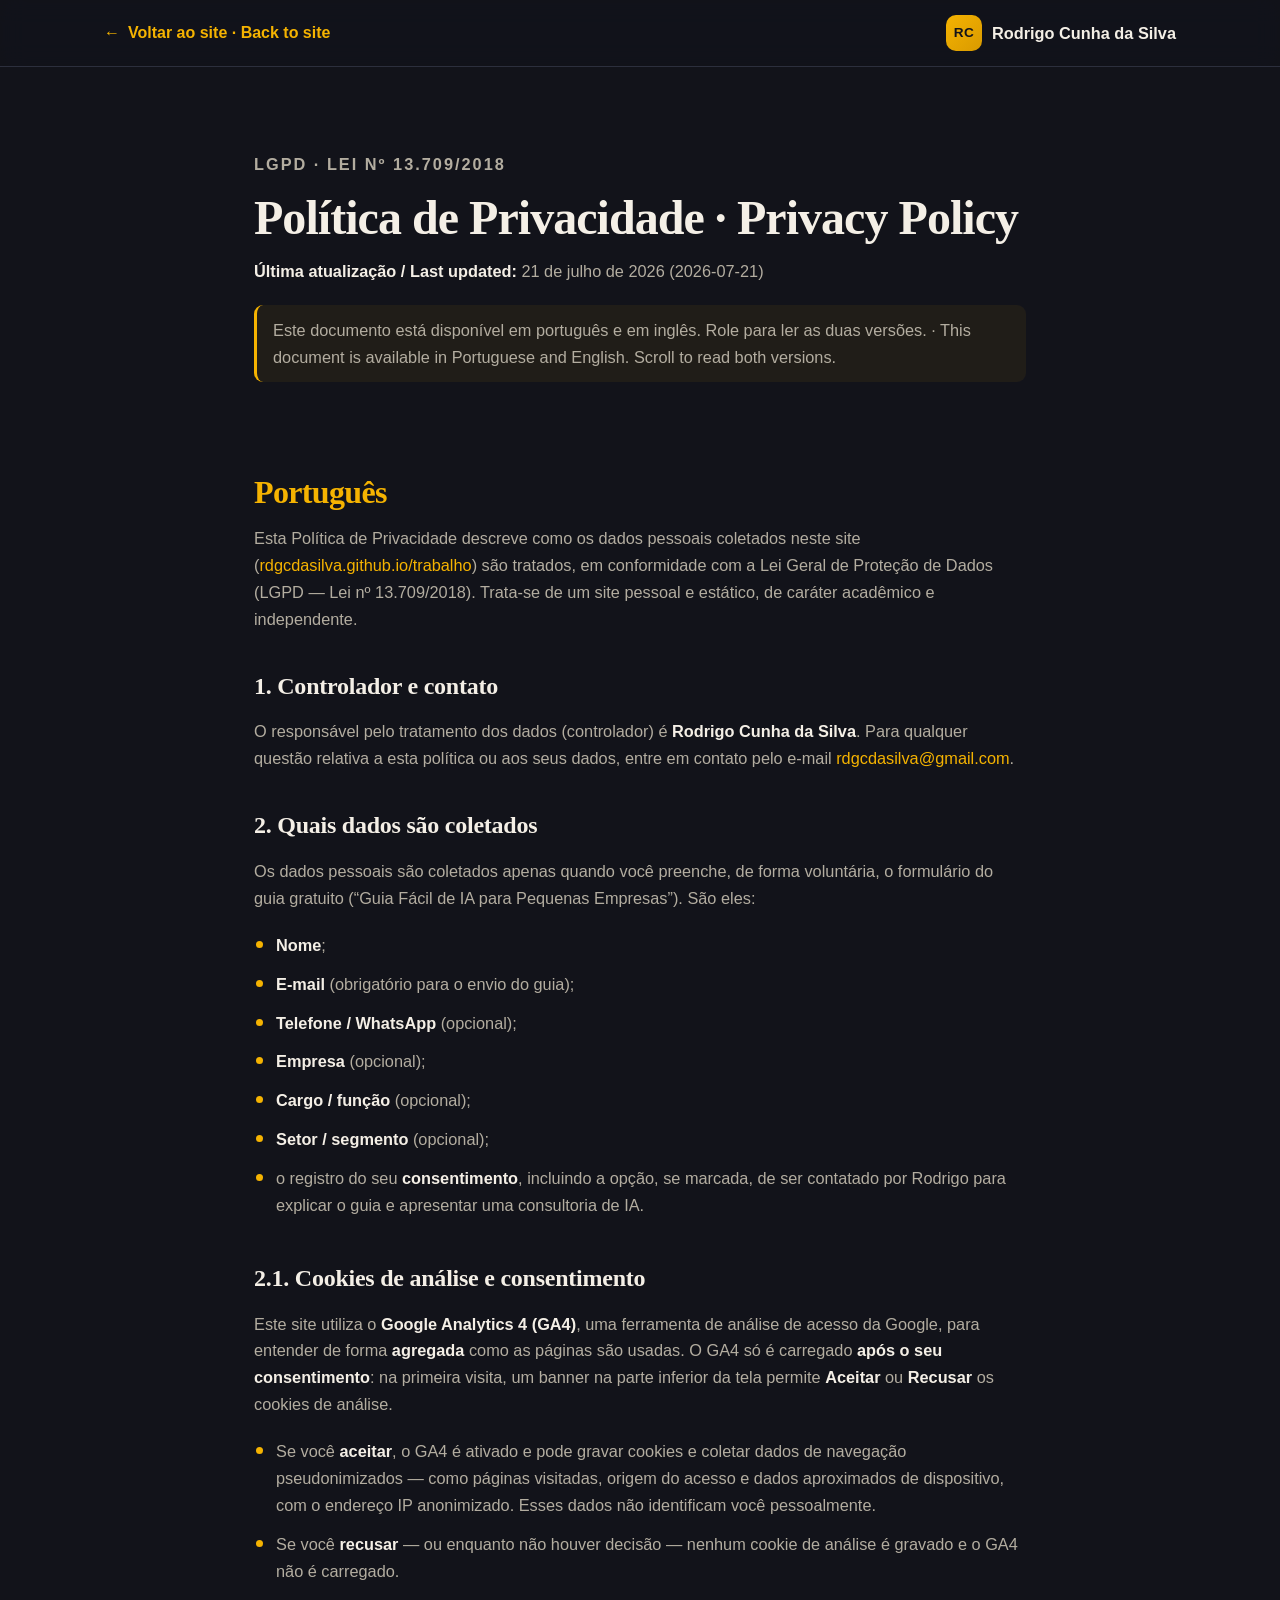
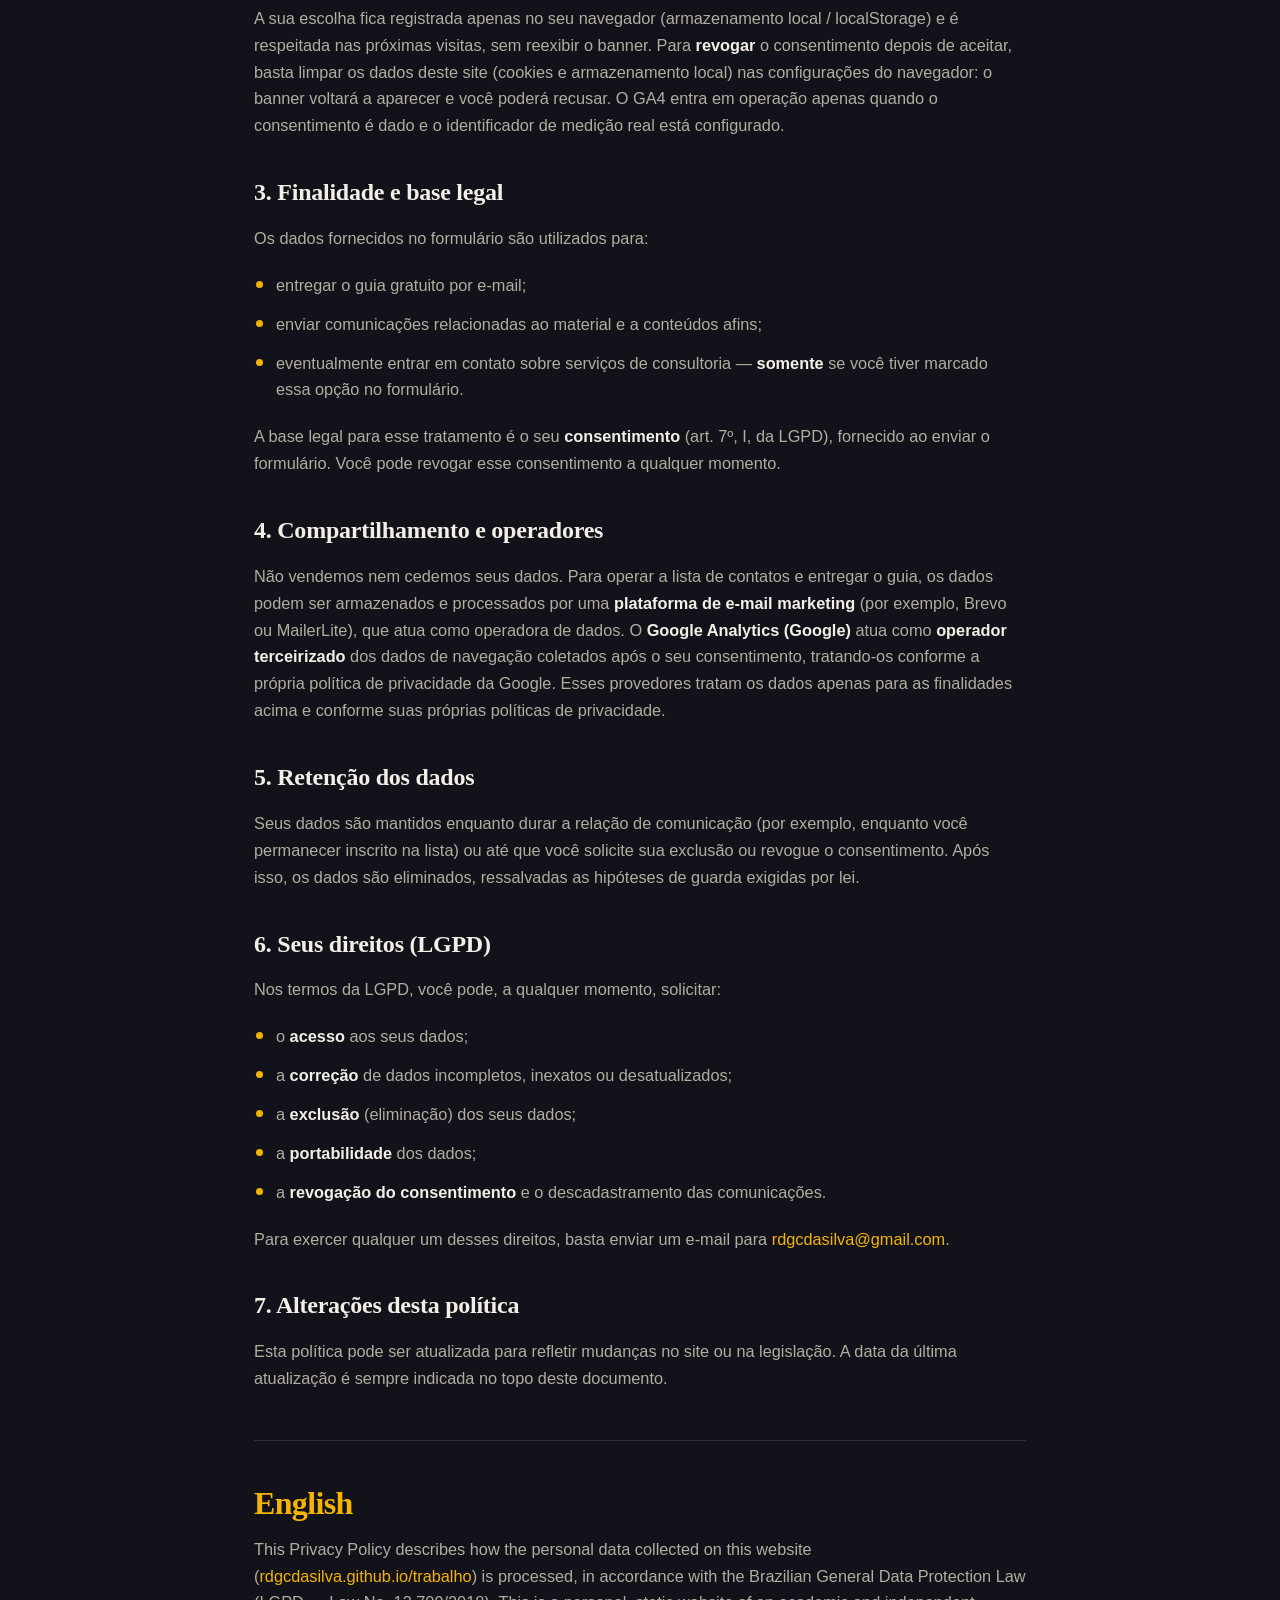
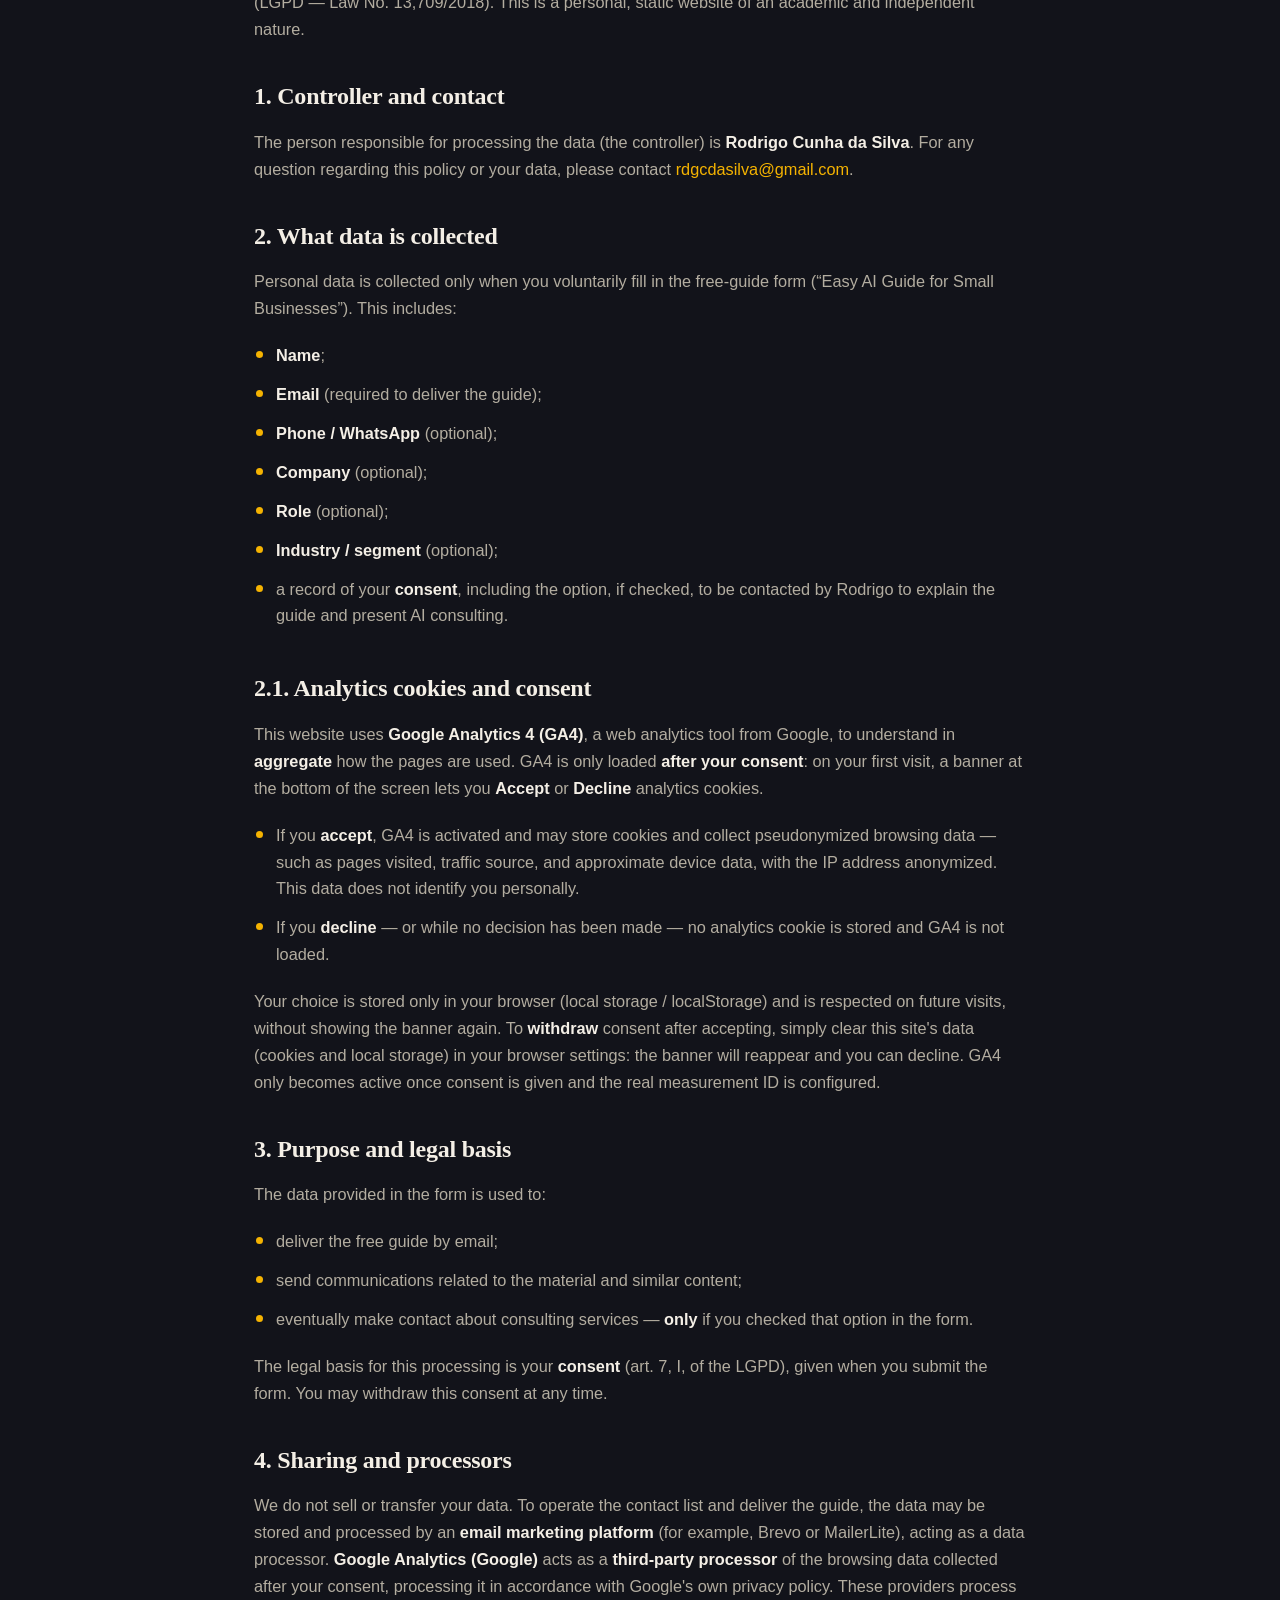
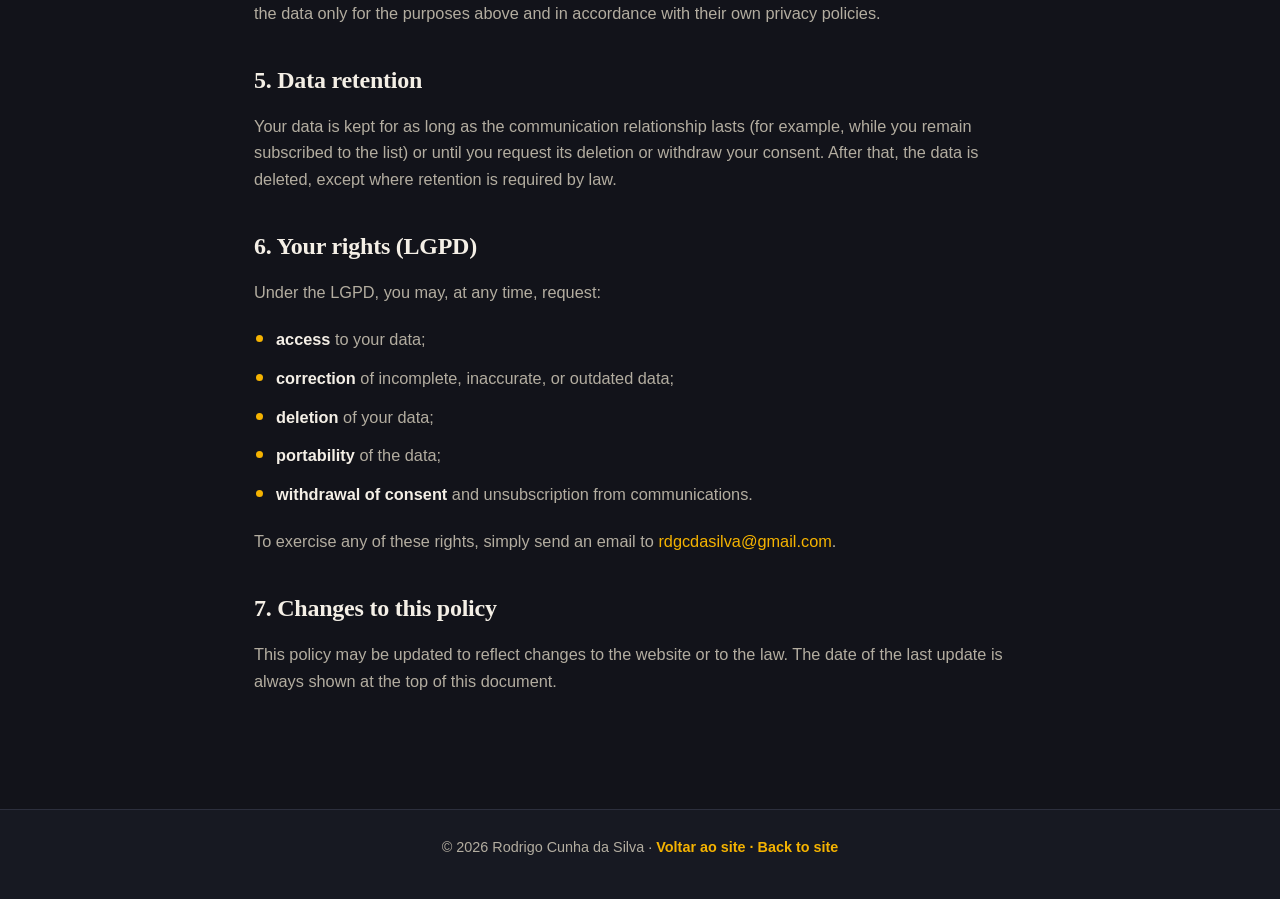
==== commit 7cb8d668: "Adiciona analytics (GA4) com consentimento LGPD e faz revisao de texto/ingles Co-Authored-By: Claude" ====
--- a/privacidade.html
+++ b/privacidade.html
@@ -144,12 +144,28 @@
           <li>o registro do seu <strong>consentimento</strong>, incluindo a opção, se marcada, de ser
             contatado por Rodrigo para explicar o guia e apresentar uma consultoria de IA.</li>
         </ul>
-        <p>
-          O site é estático e não utiliza, atualmente, cookies próprios de rastreamento nem ferramentas
-          de analytics. Caso, no futuro, uma ferramenta de análise de acesso (por exemplo, o Google
-          Analytics) venha a ser habilitada, ela poderá coletar dados de navegação anonimizados ou
-          pseudonimizados (como páginas visitadas e dados aproximados de dispositivo), e esta política
-          será atualizada para refletir esse uso.
+        <h3 class="policy-h2">2.1. Cookies de análise e consentimento</h3>
+        <p>
+          Este site utiliza o <strong>Google Analytics 4 (GA4)</strong>, uma ferramenta de análise de
+          acesso da Google, para entender de forma <strong>agregada</strong> como as páginas são usadas.
+          O GA4 só é carregado <strong>após o seu consentimento</strong>: na primeira visita, um banner
+          na parte inferior da tela permite <strong>Aceitar</strong> ou <strong>Recusar</strong> os
+          cookies de análise.
+        </p>
+        <ul>
+          <li>Se você <strong>aceitar</strong>, o GA4 é ativado e pode gravar cookies e coletar dados de
+            navegação pseudonimizados — como páginas visitadas, origem do acesso e dados aproximados de
+            dispositivo, com o endereço IP anonimizado. Esses dados não identificam você pessoalmente.</li>
+          <li>Se você <strong>recusar</strong> — ou enquanto não houver decisão — nenhum cookie de análise
+            é gravado e o GA4 não é carregado.</li>
+        </ul>
+        <p>
+          A sua escolha fica registrada apenas no seu navegador (armazenamento local / localStorage) e é
+          respeitada nas próximas visitas, sem reexibir o banner. Para <strong>revogar</strong> o
+          consentimento depois de aceitar, basta limpar os dados deste site (cookies e armazenamento
+          local) nas configurações do navegador: o banner voltará a aparecer e você poderá recusar. O
+          GA4 entra em operação apenas quando o consentimento é dado e o identificador de medição real
+          está configurado.
         </p>
 
         <h3 class="policy-h2">3. Finalidade e base legal</h3>
@@ -169,10 +185,11 @@
         <p>
           Não vendemos nem cedemos seus dados. Para operar a lista de contatos e entregar o guia, os
           dados podem ser armazenados e processados por uma <strong>plataforma de e-mail marketing</strong>
-          (por exemplo, Brevo ou MailerLite), que atua como operadora de dados. Caso uma ferramenta de
-          <strong>web analytics</strong> (por exemplo, Google Analytics) seja habilitada no futuro, ela
-          também atuará como operadora terceirizada. Esses provedores tratam os dados apenas para as
-          finalidades acima e conforme suas próprias políticas de privacidade.
+          (por exemplo, Brevo ou MailerLite), que atua como operadora de dados. O
+          <strong>Google Analytics (Google)</strong> atua como <strong>operador terceirizado</strong> dos
+          dados de navegação coletados após o seu consentimento, tratando-os conforme a própria política
+          de privacidade da Google. Esses provedores tratam os dados apenas para as finalidades acima e
+          conforme suas próprias políticas de privacidade.
         </p>
 
         <h3 class="policy-h2">5. Retenção dos dados</h3>
@@ -238,11 +255,26 @@
           <li>a record of your <strong>consent</strong>, including the option, if checked, to be
             contacted by Rodrigo to explain the guide and present AI consulting.</li>
         </ul>
-        <p>
-          The website is static and does not currently use its own tracking cookies or analytics tools.
-          If, in the future, a web analytics tool (for example, Google Analytics) is enabled, it may
-          collect anonymized or pseudonymized browsing data (such as pages visited and approximate device
-          data), and this policy will be updated to reflect that use.
+        <h3 class="policy-h2">2.1. Analytics cookies and consent</h3>
+        <p>
+          This website uses <strong>Google Analytics 4 (GA4)</strong>, a web analytics tool from Google,
+          to understand in <strong>aggregate</strong> how the pages are used. GA4 is only loaded
+          <strong>after your consent</strong>: on your first visit, a banner at the bottom of the screen
+          lets you <strong>Accept</strong> or <strong>Decline</strong> analytics cookies.
+        </p>
+        <ul>
+          <li>If you <strong>accept</strong>, GA4 is activated and may store cookies and collect
+            pseudonymized browsing data — such as pages visited, traffic source, and approximate device
+            data, with the IP address anonymized. This data does not identify you personally.</li>
+          <li>If you <strong>decline</strong> — or while no decision has been made — no analytics cookie
+            is stored and GA4 is not loaded.</li>
+        </ul>
+        <p>
+          Your choice is stored only in your browser (local storage / localStorage) and is respected on
+          future visits, without showing the banner again. To <strong>withdraw</strong> consent after
+          accepting, simply clear this site's data (cookies and local storage) in your browser settings:
+          the banner will reappear and you can decline. GA4 only becomes active once consent is given and
+          the real measurement ID is configured.
         </p>
 
         <h3 class="policy-h2">3. Purpose and legal basis</h3>
@@ -262,10 +294,10 @@
         <p>
           We do not sell or transfer your data. To operate the contact list and deliver the guide, the
           data may be stored and processed by an <strong>email marketing platform</strong> (for example,
-          Brevo or MailerLite), acting as a data processor. If a <strong>web analytics</strong> tool
-          (for example, Google Analytics) is enabled in the future, it will also act as a third-party
-          processor. These providers process the data only for the purposes above and in accordance with
-          their own privacy policies.
+          Brevo or MailerLite), acting as a data processor. <strong>Google Analytics (Google)</strong>
+          acts as a <strong>third-party processor</strong> of the browsing data collected after your
+          consent, processing it in accordance with Google's own privacy policy. These providers process
+          the data only for the purposes above and in accordance with their own privacy policies.
         </p>
 
         <h3 class="policy-h2">5. Data retention</h3>
--- a/styles.css
+++ b/styles.css
@@ -818,6 +818,51 @@
   transition: border-color 0.2s ease;
 }
 .lead-policy-link:hover { border-bottom-color: var(--accent); }
+
+/* ---------- Banner de consentimento (cookies / analytics · LGPD) ---------- */
+.consent-banner {
+  position: fixed;
+  left: 0; right: 0; bottom: 0;
+  z-index: 200;
+  background: color-mix(in srgb, var(--bg-2) 94%, transparent);
+  backdrop-filter: saturate(160%) blur(12px);
+  -webkit-backdrop-filter: saturate(160%) blur(12px);
+  border-top: 1px solid color-mix(in srgb, var(--accent) 34%, var(--border));
+  box-shadow: 0 -12px 30px rgba(0, 0, 0, 0.45);
+  transform: translateY(110%);
+  transition: transform 0.35s ease;
+}
+.consent-banner.is-visible { transform: translateY(0); }
+.consent-inner {
+  max-width: var(--maxw);
+  margin: 0 auto;
+  padding: 16px 24px;
+  display: flex;
+  align-items: center;
+  justify-content: space-between;
+  gap: 18px;
+  flex-wrap: wrap;
+}
+.consent-text {
+  color: var(--text-muted);
+  font-size: 0.9rem;
+  line-height: 1.55;
+  max-width: 70ch;
+  margin: 0;
+}
+.consent-link {
+  color: var(--accent);
+  font-weight: 600;
+  border-bottom: 1px solid transparent;
+  transition: border-color 0.2s ease;
+}
+.consent-link:hover { border-bottom-color: var(--accent); }
+.consent-actions { display: flex; gap: 10px; flex-shrink: 0; }
+@media (max-width: 560px) {
+  .consent-inner { padding: 14px 18px; }
+  .consent-actions { width: 100%; }
+  .consent-actions .btn { flex: 1; text-align: center; }
+}
 
 /* ---------- Foco acessível ---------- */
 :focus-visible {
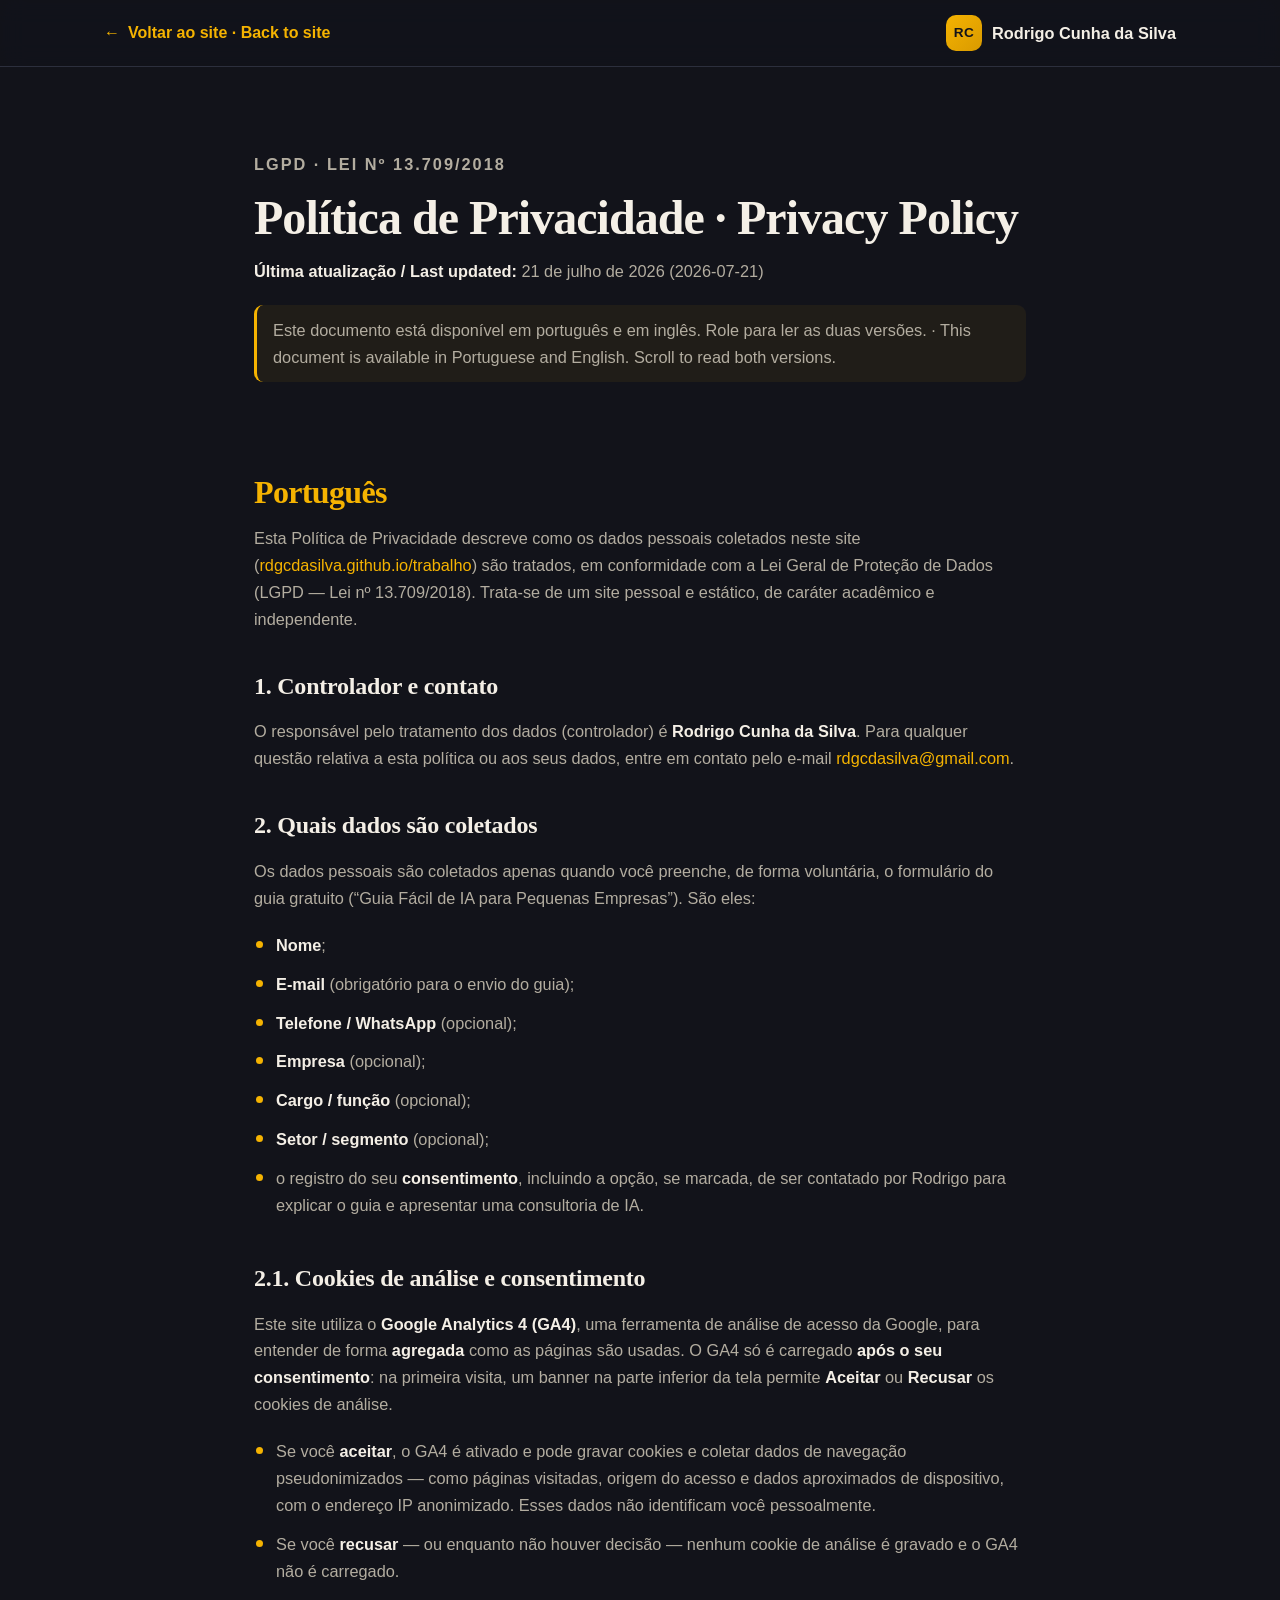
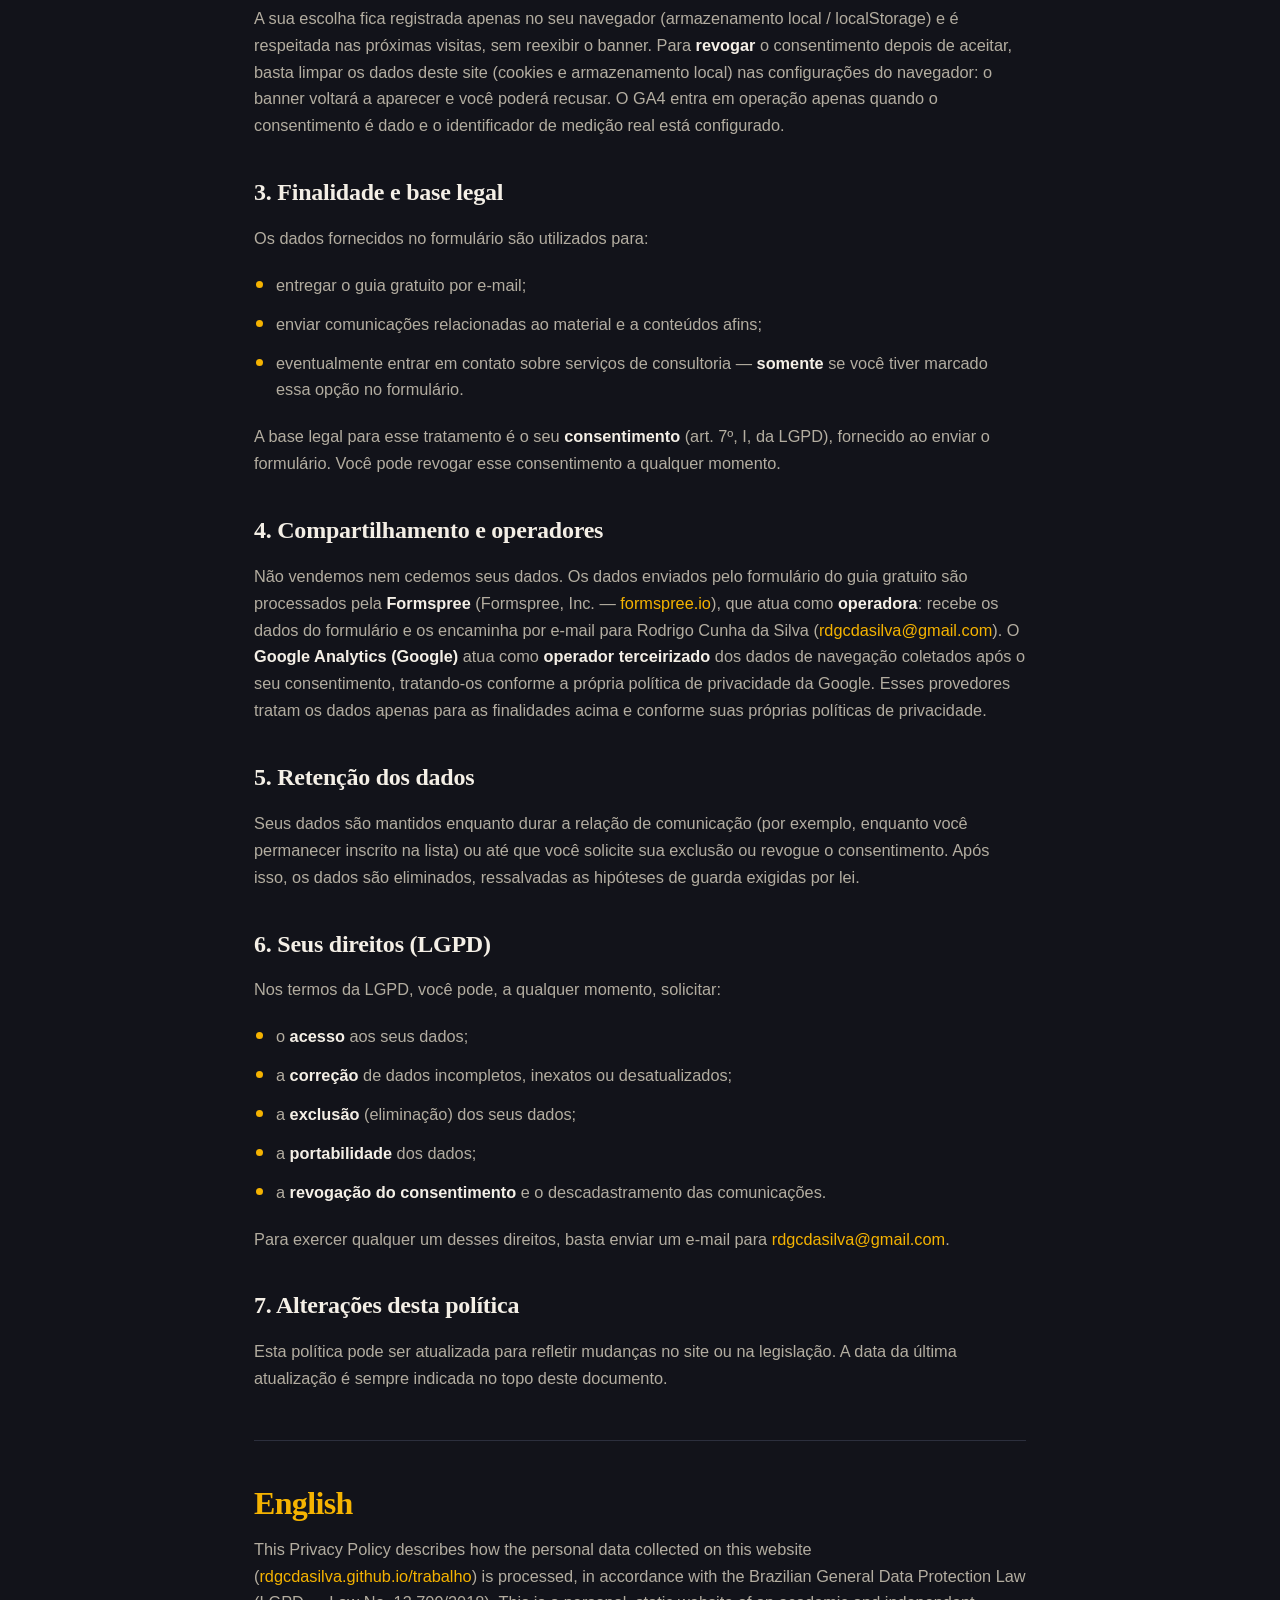
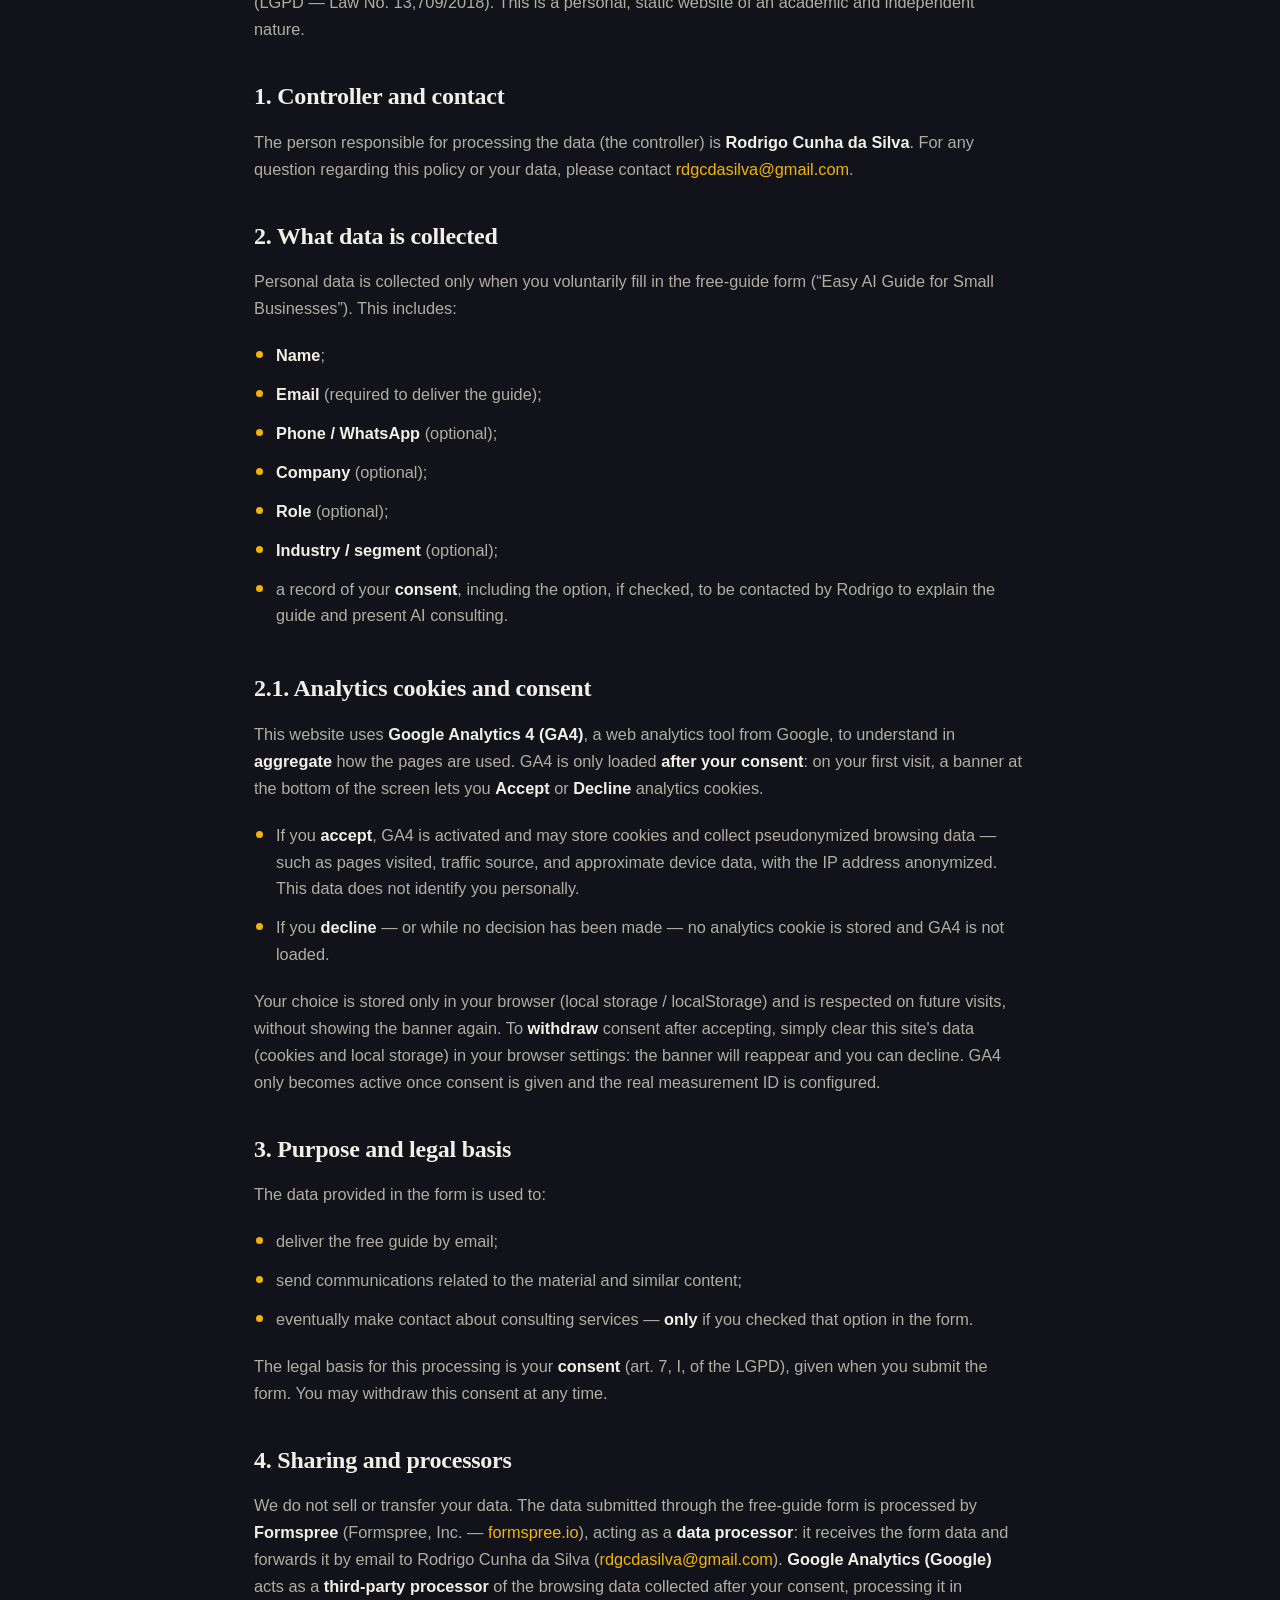
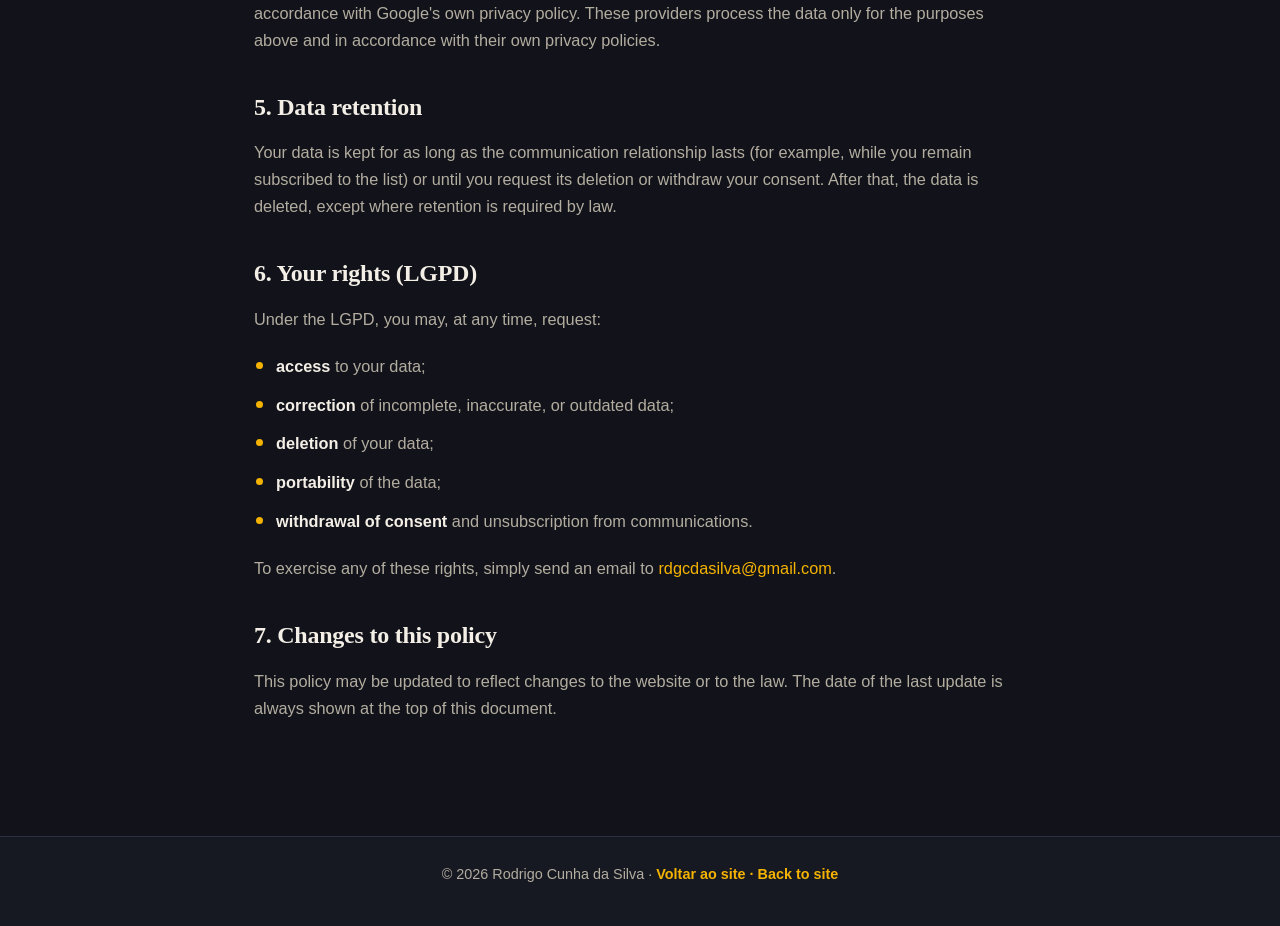
==== commit efc978ce: "Conecta formulario de leads ao Formspree e libera download do guia no sucesso Co-Authored-By: Claude" ====
--- a/privacidade.html
+++ b/privacidade.html
@@ -183,10 +183,11 @@
 
         <h3 class="policy-h2">4. Compartilhamento e operadores</h3>
         <p>
-          Não vendemos nem cedemos seus dados. Para operar a lista de contatos e entregar o guia, os
-          dados podem ser armazenados e processados por uma <strong>plataforma de e-mail marketing</strong>
-          (por exemplo, Brevo ou MailerLite), que atua como operadora de dados. O
-          <strong>Google Analytics (Google)</strong> atua como <strong>operador terceirizado</strong> dos
+          Não vendemos nem cedemos seus dados. Os dados enviados pelo formulário do guia gratuito são
+          processados pela <strong>Formspree</strong> (Formspree, Inc. — <a class="inline-link" href="https://formspree.io" target="_blank" rel="noopener">formspree.io</a>),
+          que atua como <strong>operadora</strong>: recebe os dados do formulário e os encaminha por e-mail
+          para Rodrigo Cunha da Silva (<a class="inline-link" href="mailto:rdgcdasilva@gmail.com">rdgcdasilva@gmail.com</a>).
+          O <strong>Google Analytics (Google)</strong> atua como <strong>operador terceirizado</strong> dos
           dados de navegação coletados após o seu consentimento, tratando-os conforme a própria política
           de privacidade da Google. Esses provedores tratam os dados apenas para as finalidades acima e
           conforme suas próprias políticas de privacidade.
@@ -292,12 +293,14 @@
 
         <h3 class="policy-h2">4. Sharing and processors</h3>
         <p>
-          We do not sell or transfer your data. To operate the contact list and deliver the guide, the
-          data may be stored and processed by an <strong>email marketing platform</strong> (for example,
-          Brevo or MailerLite), acting as a data processor. <strong>Google Analytics (Google)</strong>
-          acts as a <strong>third-party processor</strong> of the browsing data collected after your
-          consent, processing it in accordance with Google's own privacy policy. These providers process
-          the data only for the purposes above and in accordance with their own privacy policies.
+          We do not sell or transfer your data. The data submitted through the free-guide form is
+          processed by <strong>Formspree</strong> (Formspree, Inc. — <a class="inline-link" href="https://formspree.io" target="_blank" rel="noopener">formspree.io</a>),
+          acting as a <strong>data processor</strong>: it receives the form data and forwards it by email
+          to Rodrigo Cunha da Silva (<a class="inline-link" href="mailto:rdgcdasilva@gmail.com">rdgcdasilva@gmail.com</a>).
+          <strong>Google Analytics (Google)</strong> acts as a <strong>third-party processor</strong> of
+          the browsing data collected after your consent, processing it in accordance with Google's own
+          privacy policy. These providers process the data only for the purposes above and in accordance
+          with their own privacy policies.
         </p>
 
         <h3 class="policy-h2">5. Data retention</h3>
--- a/styles.css
+++ b/styles.css
@@ -721,6 +721,22 @@
 .lead-lgpd { font-size: 0.8rem; color: var(--text-muted); line-height: 1.5; }
 .lead-status { margin-top: 12px; font-size: 0.9rem; font-weight: 600; color: var(--accent); }
 .lead-status.lead-status-error { color: #e88; }
+
+.lead-success {
+  border: 1px solid var(--accent);
+  background: var(--accent-050);
+  border-radius: var(--radius);
+  padding: 24px;
+  text-align: center;
+}
+.lead-success-title {
+  font-family: var(--font-display);
+  font-size: clamp(1.2rem, 3vw, 1.6rem);
+  color: var(--text);
+  margin-bottom: 10px;
+}
+.lead-success-desc { color: var(--text-muted); font-size: 0.98rem; margin-bottom: 18px; }
+.lead-download { display: inline-block; }
 
 @media (max-width: 820px) {
   .lead-block { grid-template-columns: 1fr; padding: 24px; gap: 24px; }
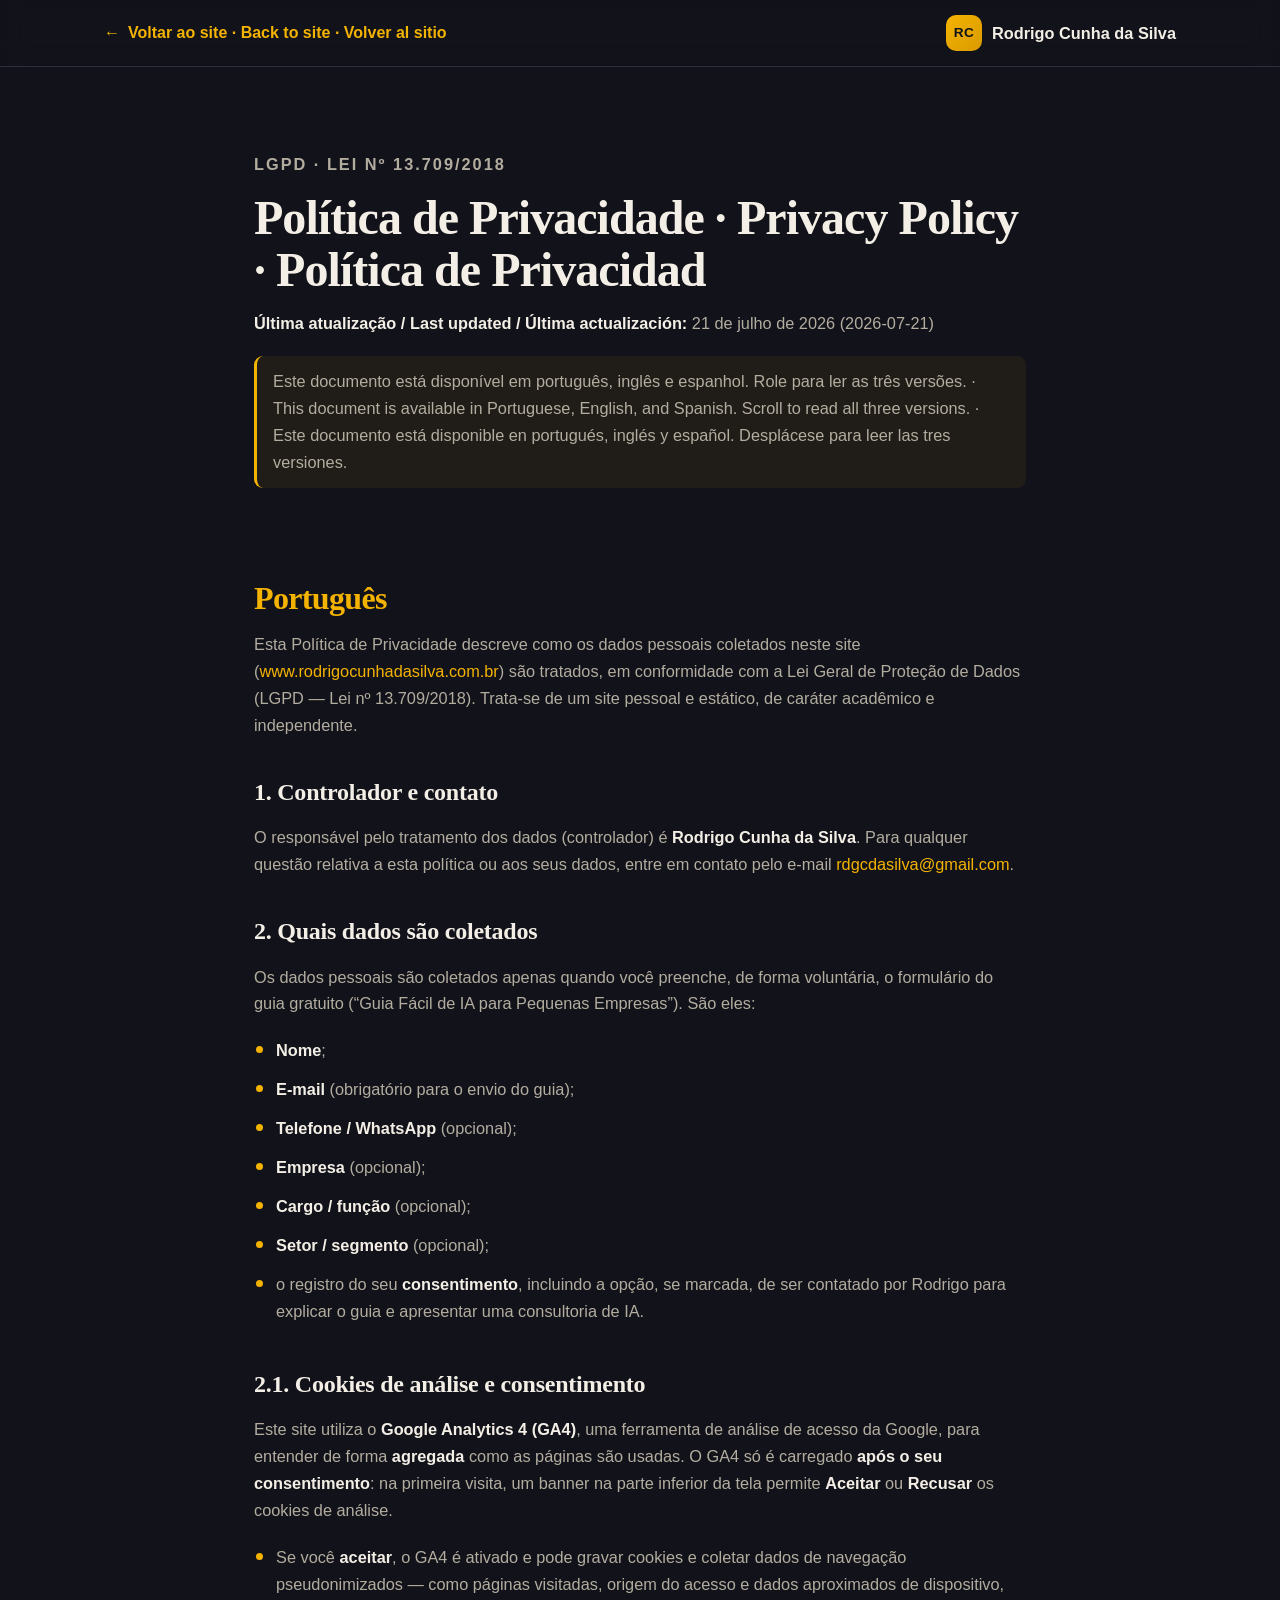
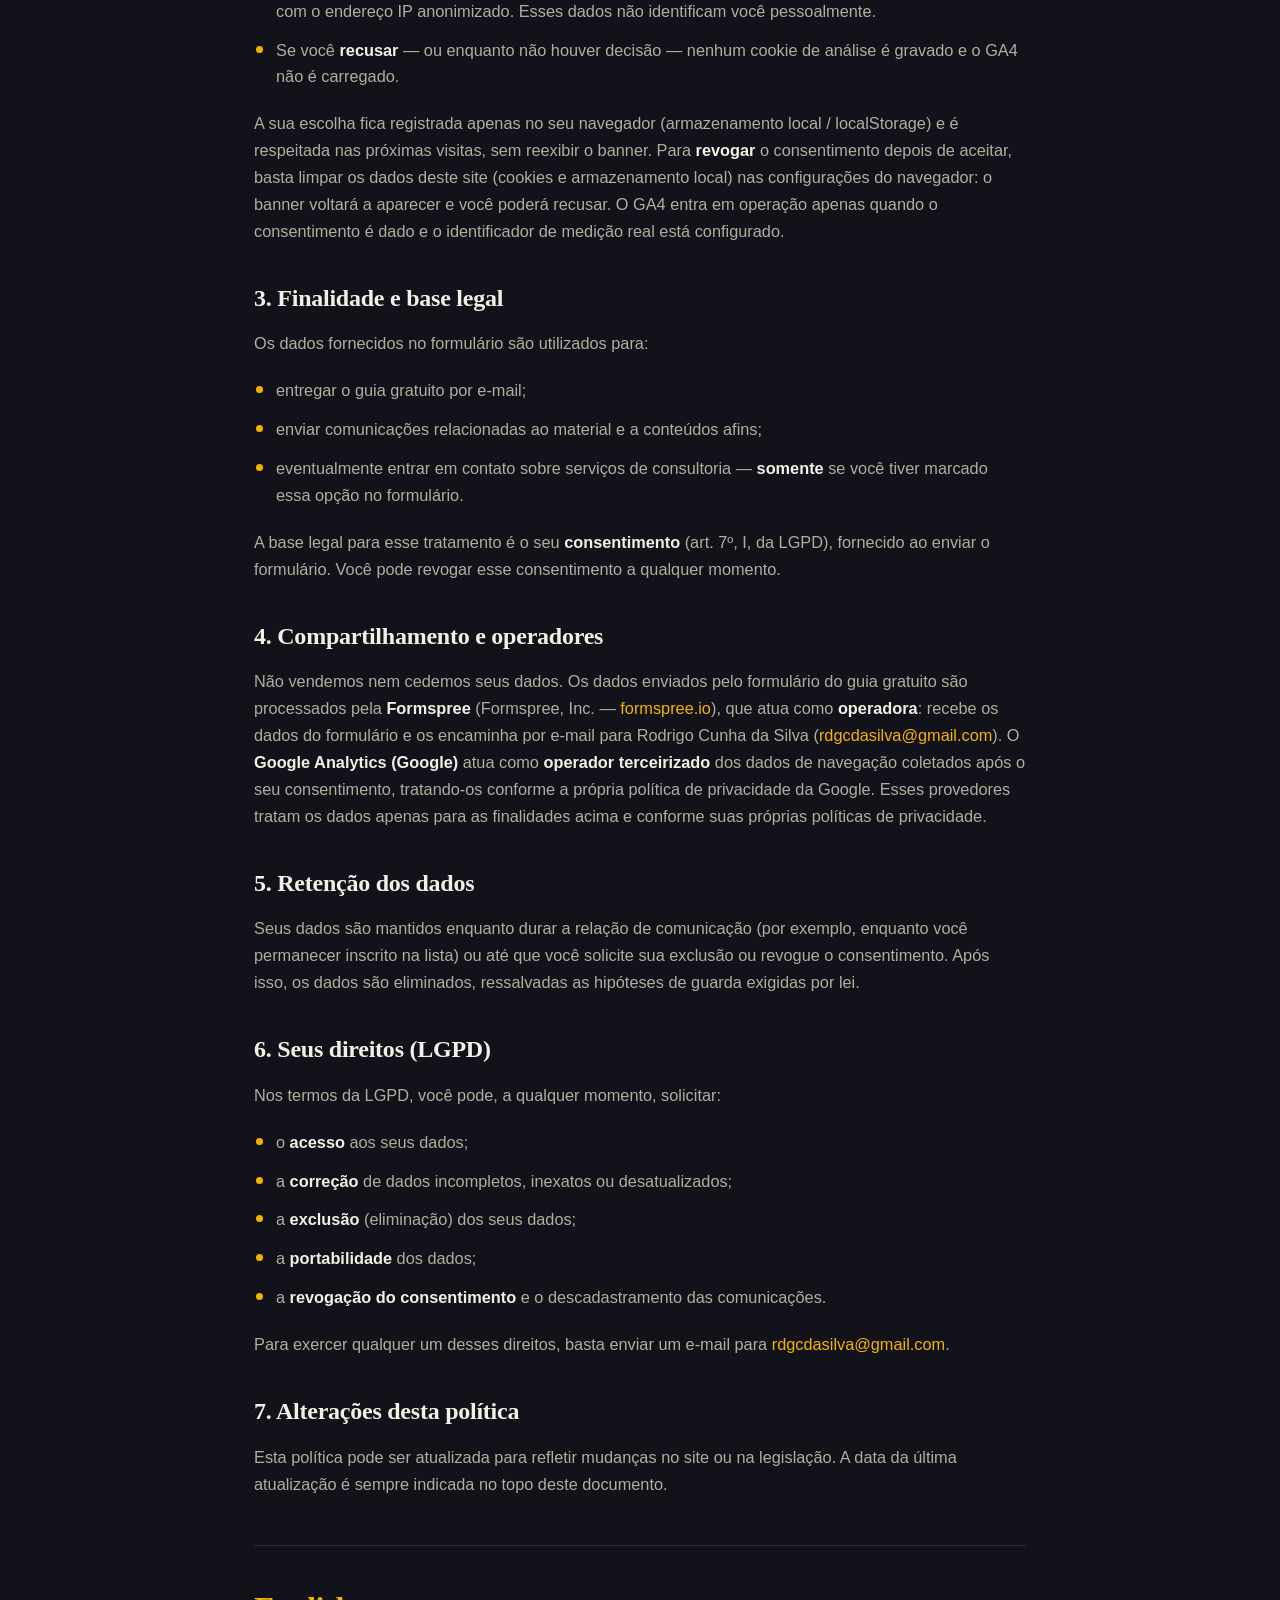
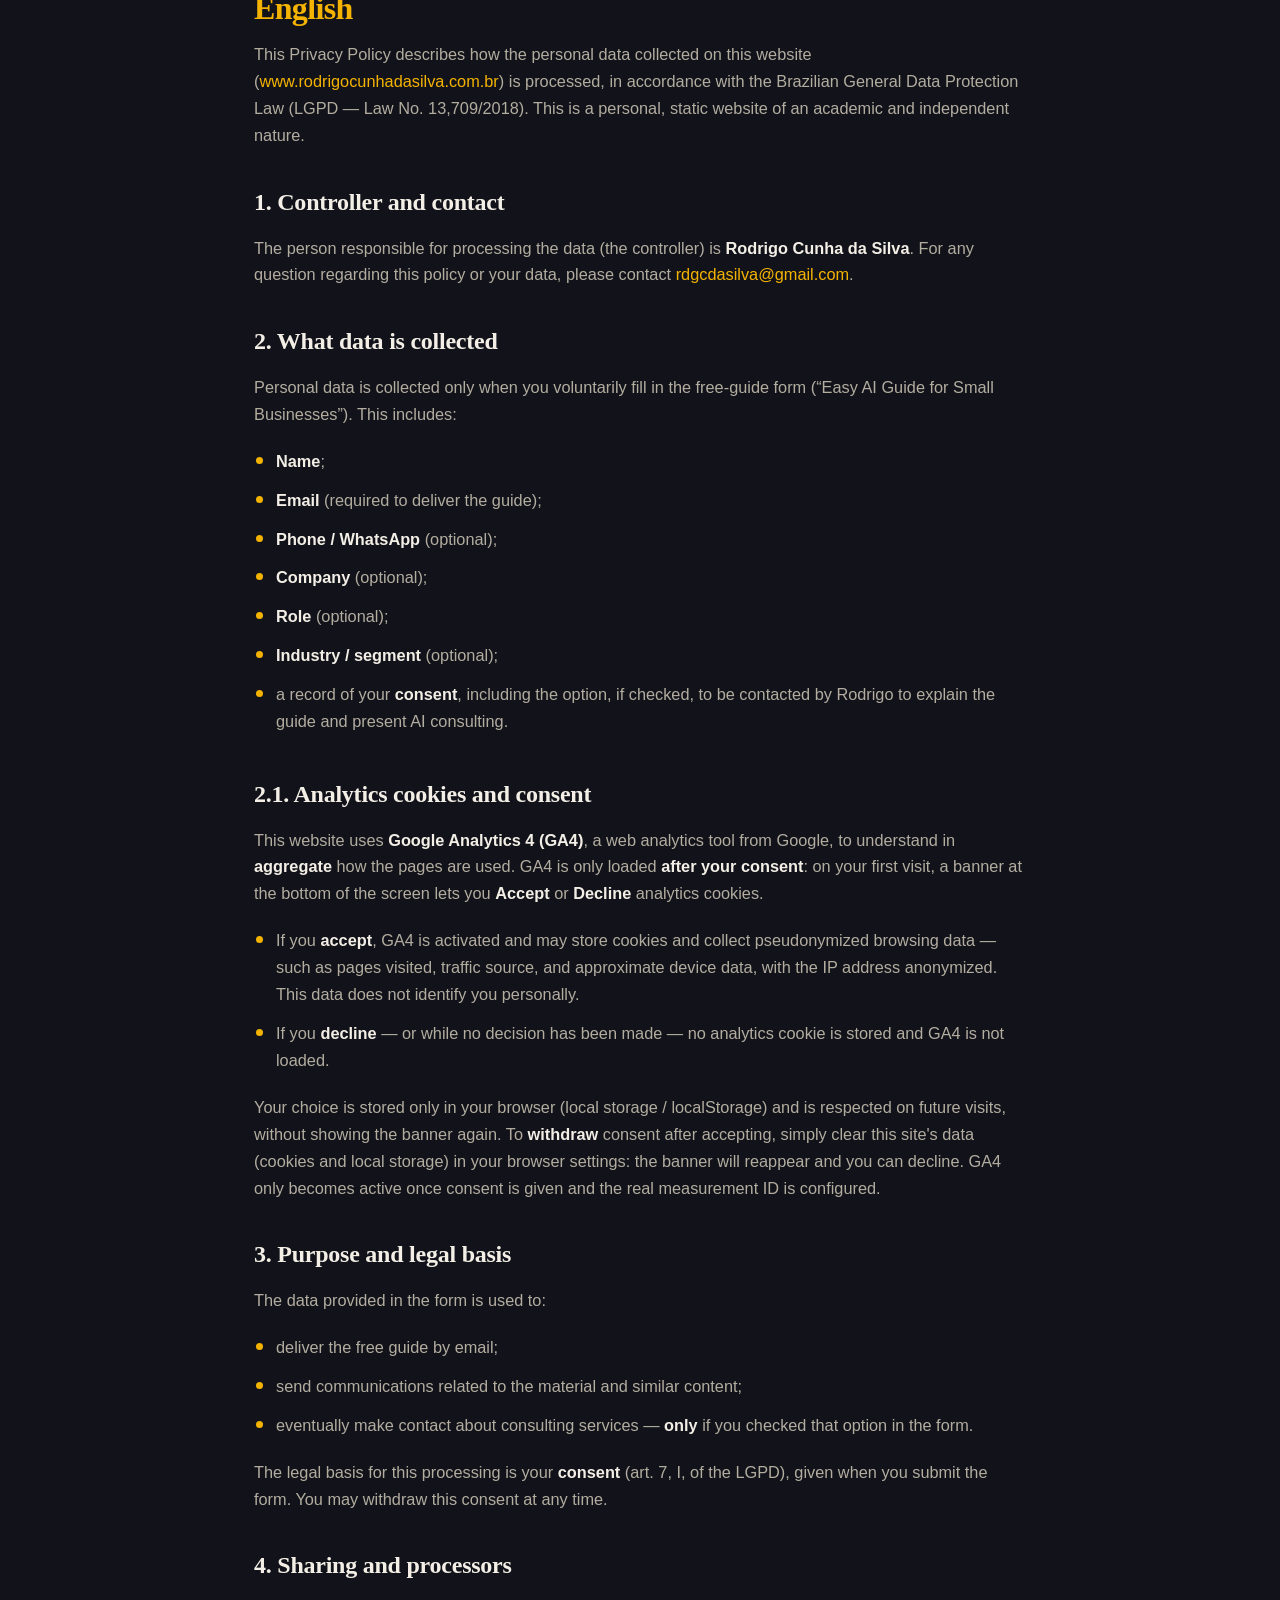
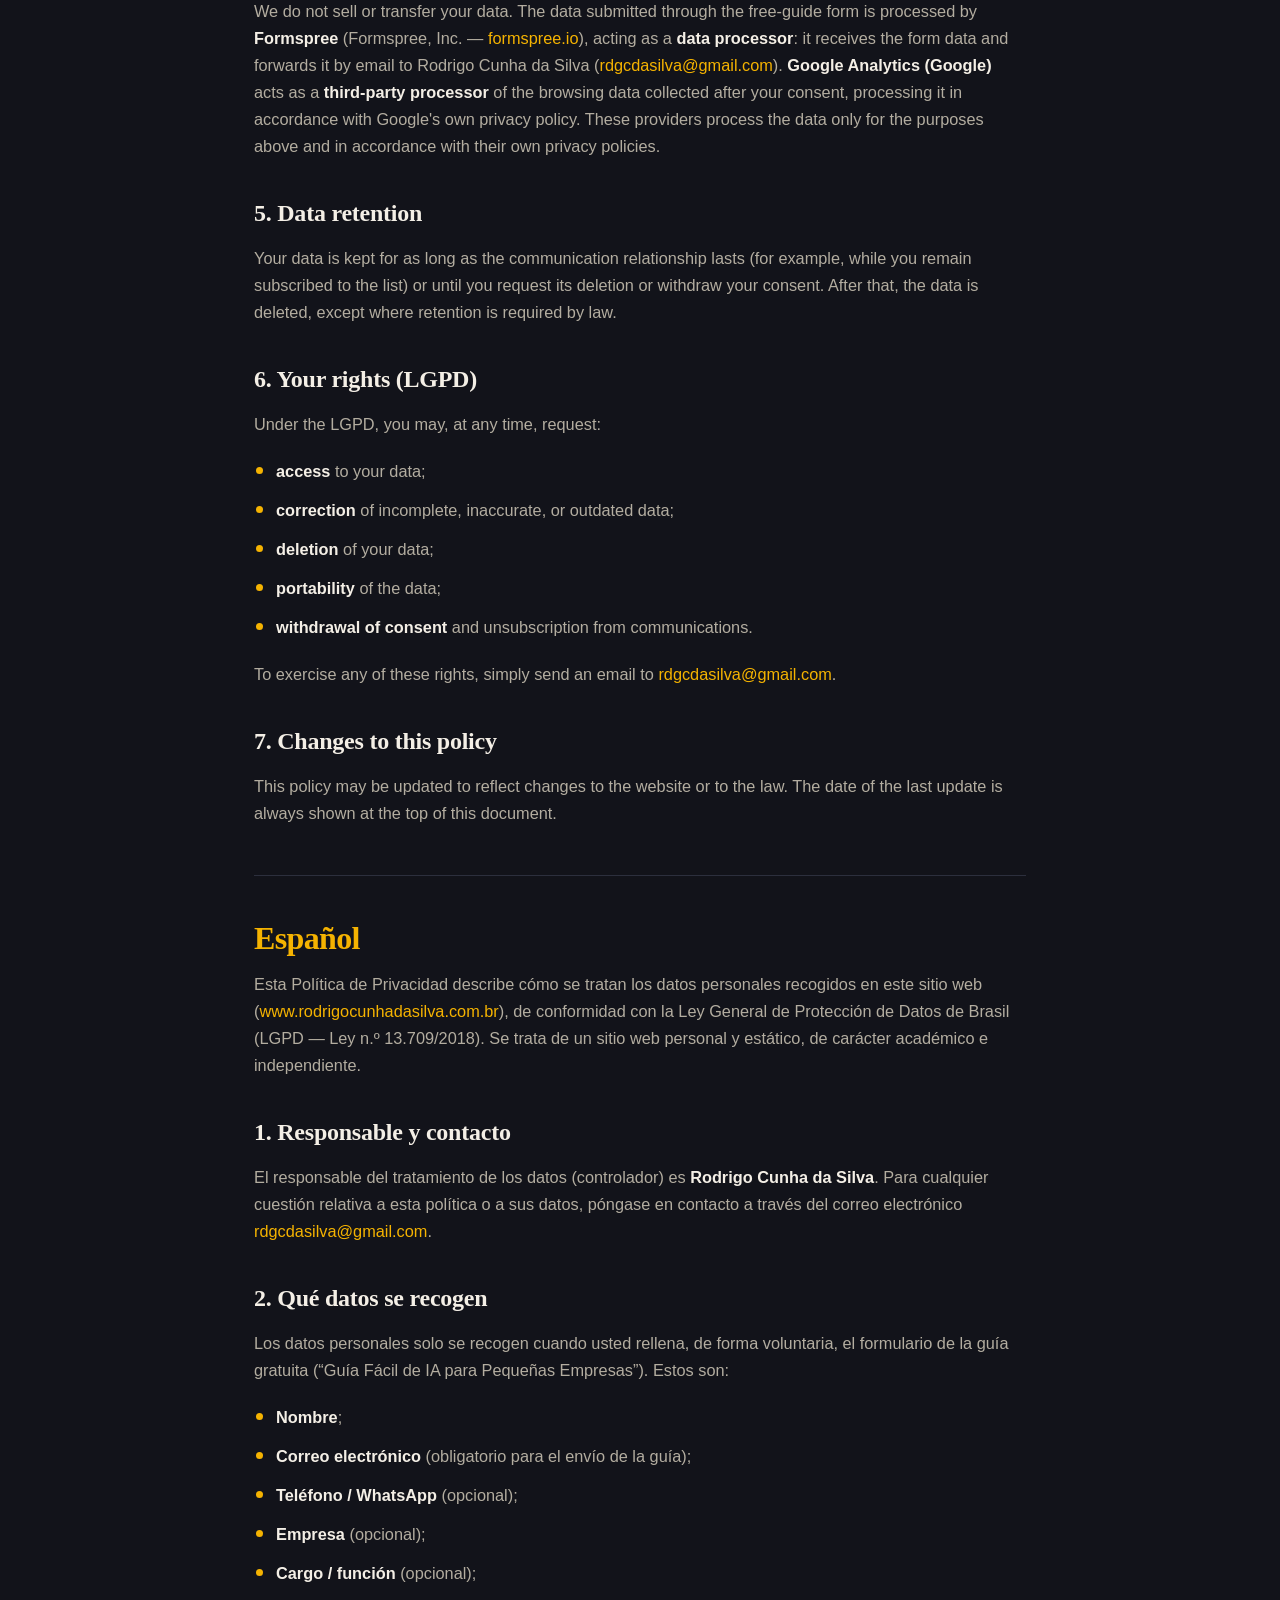
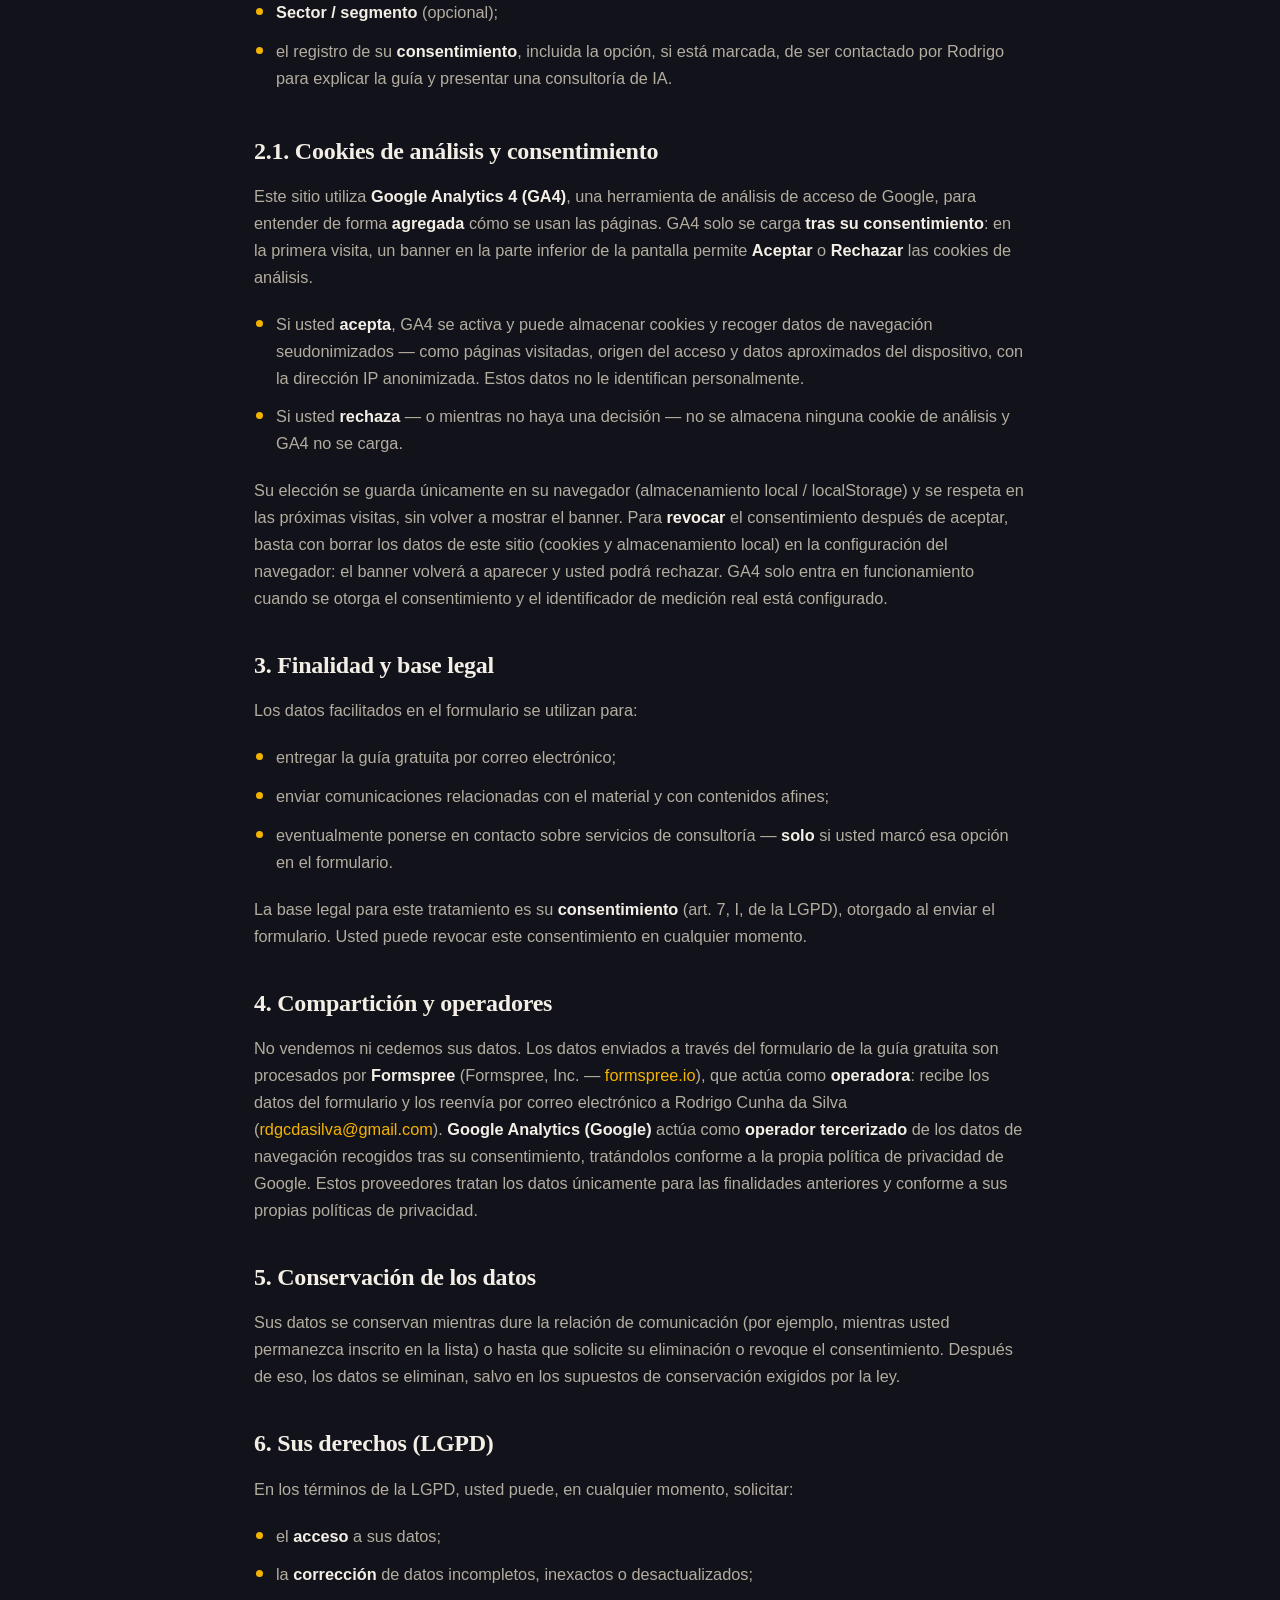
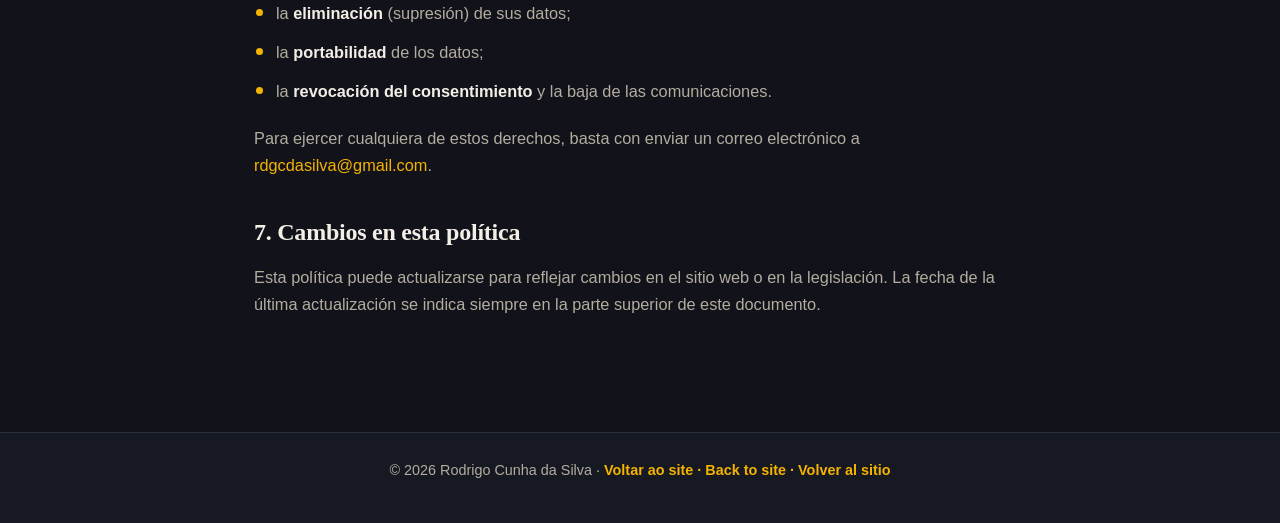
==== commit a5f95d42: "Adiciona versao em espanhol da Politica de Privacidade e atualiza URL para o dominio" ====
--- a/privacidade.html
+++ b/privacidade.html
@@ -6,7 +6,7 @@
   <meta name="robots" content="noindex,follow">
   <meta name="description" content="Política de Privacidade e aviso de LGPD do site de Rodrigo Cunha da Silva. Como os dados coletados pelo formulário do guia gratuito são usados e quais são os seus direitos.">
   <title>Política de Privacidade · Rodrigo Cunha da Silva</title>
-  <link rel="canonical" href="https://rdgcdasilva.github.io/trabalho/privacidade.html">
+  <link rel="canonical" href="https://www.rodrigocunhadasilva.com.br/privacidade.html">
   <link rel="stylesheet" href="styles.css">
   <link rel="icon" type="image/svg+xml" href="assets/favicon.svg">
   <link rel="icon" href="data:image/svg+xml,<svg xmlns='http://www.w3.org/2000/svg' viewBox='0 0 100 100'><text y='.9em' font-size='90'>📊</text></svg>">
@@ -92,7 +92,7 @@
     <div class="policy-header-inner">
       <a href="index.html" class="policy-back" aria-label="Voltar ao site">
         <span aria-hidden="true">←</span>
-        <span>Voltar ao site · Back to site</span>
+        <span>Voltar ao site · Back to site · Volver al sitio</span>
       </a>
       <span class="policy-brand">
         <span class="brand-mark" aria-hidden="true">RC</span>
@@ -104,11 +104,12 @@
   <main class="policy-main">
     <div class="policy-wrap">
       <p class="policy-kicker">LGPD · Lei nº 13.709/2018</p>
-      <h1 class="policy-h1">Política de Privacidade · Privacy Policy</h1>
-      <p class="policy-updated"><strong>Última atualização / Last updated:</strong> 21 de julho de 2026 (2026-07-21)</p>
+      <h1 class="policy-h1">Política de Privacidade · Privacy Policy · Política de Privacidad</h1>
+      <p class="policy-updated"><strong>Última atualização / Last updated / Última actualización:</strong> 21 de julho de 2026 (2026-07-21)</p>
       <p class="policy-lang-note">
-        Este documento está disponível em português e em inglês. Role para ler as duas versões. ·
-        This document is available in Portuguese and English. Scroll to read both versions.
+        Este documento está disponível em português, inglês e espanhol. Role para ler as três versões. ·
+        This document is available in Portuguese, English, and Spanish. Scroll to read all three versions. ·
+        Este documento está disponible en portugués, inglés y español. Desplácese para leer las tres versiones.
       </p>
 
       <!-- ==================== PORTUGUÊS ==================== -->
@@ -117,7 +118,7 @@
 
         <p>
           Esta Política de Privacidade descreve como os dados pessoais coletados neste site
-          (<a class="inline-link" href="https://rdgcdasilva.github.io/trabalho/">rdgcdasilva.github.io/trabalho</a>)
+          (<a class="inline-link" href="https://www.rodrigocunhadasilva.com.br/">www.rodrigocunhadasilva.com.br</a>)
           são tratados, em conformidade com a Lei Geral de Proteção de Dados (LGPD — Lei nº 13.709/2018).
           Trata-se de um site pessoal e estático, de caráter acadêmico e independente.
         </p>
@@ -227,7 +228,7 @@
 
         <p>
           This Privacy Policy describes how the personal data collected on this website
-          (<a class="inline-link" href="https://rdgcdasilva.github.io/trabalho/">rdgcdasilva.github.io/trabalho</a>)
+          (<a class="inline-link" href="https://www.rodrigocunhadasilva.com.br/">www.rodrigocunhadasilva.com.br</a>)
           is processed, in accordance with the Brazilian General Data Protection Law
           (LGPD — Law No. 13,709/2018). This is a personal, static website of an academic and
           independent nature.
@@ -330,6 +331,117 @@
           last update is always shown at the top of this document.
         </p>
       </section>
+
+      <!-- ==================== ESPAÑOL ==================== -->
+      <section class="policy-section" lang="es" aria-labelledby="es-title">
+        <h2 class="policy-lang-title" id="es-title">Español</h2>
+
+        <p>
+          Esta Política de Privacidad describe cómo se tratan los datos personales recogidos en este sitio
+          web (<a class="inline-link" href="https://www.rodrigocunhadasilva.com.br/">www.rodrigocunhadasilva.com.br</a>),
+          de conformidad con la Ley General de Protección de Datos de Brasil (LGPD — Ley n.º 13.709/2018).
+          Se trata de un sitio web personal y estático, de carácter académico e independiente.
+        </p>
+
+        <h3 class="policy-h2">1. Responsable y contacto</h3>
+        <p>
+          El responsable del tratamiento de los datos (controlador) es <strong>Rodrigo Cunha da Silva</strong>.
+          Para cualquier cuestión relativa a esta política o a sus datos, póngase en contacto a través del
+          correo electrónico
+          <a class="inline-link" href="mailto:rdgcdasilva@gmail.com">rdgcdasilva@gmail.com</a>.
+        </p>
+
+        <h3 class="policy-h2">2. Qué datos se recogen</h3>
+        <p>
+          Los datos personales solo se recogen cuando usted rellena, de forma voluntaria, el formulario de
+          la guía gratuita (“Guía Fácil de IA para Pequeñas Empresas”). Estos son:
+        </p>
+        <ul>
+          <li><strong>Nombre</strong>;</li>
+          <li><strong>Correo electrónico</strong> (obligatorio para el envío de la guía);</li>
+          <li><strong>Teléfono / WhatsApp</strong> (opcional);</li>
+          <li><strong>Empresa</strong> (opcional);</li>
+          <li><strong>Cargo / función</strong> (opcional);</li>
+          <li><strong>Sector / segmento</strong> (opcional);</li>
+          <li>el registro de su <strong>consentimiento</strong>, incluida la opción, si está marcada, de ser
+            contactado por Rodrigo para explicar la guía y presentar una consultoría de IA.</li>
+        </ul>
+        <h3 class="policy-h2">2.1. Cookies de análisis y consentimiento</h3>
+        <p>
+          Este sitio utiliza <strong>Google Analytics 4 (GA4)</strong>, una herramienta de análisis de
+          acceso de Google, para entender de forma <strong>agregada</strong> cómo se usan las páginas. GA4
+          solo se carga <strong>tras su consentimiento</strong>: en la primera visita, un banner en la parte
+          inferior de la pantalla permite <strong>Aceptar</strong> o <strong>Rechazar</strong> las cookies
+          de análisis.
+        </p>
+        <ul>
+          <li>Si usted <strong>acepta</strong>, GA4 se activa y puede almacenar cookies y recoger datos de
+            navegación seudonimizados — como páginas visitadas, origen del acceso y datos aproximados del
+            dispositivo, con la dirección IP anonimizada. Estos datos no le identifican personalmente.</li>
+          <li>Si usted <strong>rechaza</strong> — o mientras no haya una decisión — no se almacena ninguna
+            cookie de análisis y GA4 no se carga.</li>
+        </ul>
+        <p>
+          Su elección se guarda únicamente en su navegador (almacenamiento local / localStorage) y se
+          respeta en las próximas visitas, sin volver a mostrar el banner. Para <strong>revocar</strong> el
+          consentimiento después de aceptar, basta con borrar los datos de este sitio (cookies y
+          almacenamiento local) en la configuración del navegador: el banner volverá a aparecer y usted
+          podrá rechazar. GA4 solo entra en funcionamiento cuando se otorga el consentimiento y el
+          identificador de medición real está configurado.
+        </p>
+
+        <h3 class="policy-h2">3. Finalidad y base legal</h3>
+        <p>Los datos facilitados en el formulario se utilizan para:</p>
+        <ul>
+          <li>entregar la guía gratuita por correo electrónico;</li>
+          <li>enviar comunicaciones relacionadas con el material y con contenidos afines;</li>
+          <li>eventualmente ponerse en contacto sobre servicios de consultoría — <strong>solo</strong> si
+            usted marcó esa opción en el formulario.</li>
+        </ul>
+        <p>
+          La base legal para este tratamiento es su <strong>consentimiento</strong> (art. 7, I, de la LGPD),
+          otorgado al enviar el formulario. Usted puede revocar este consentimiento en cualquier momento.
+        </p>
+
+        <h3 class="policy-h2">4. Compartición y operadores</h3>
+        <p>
+          No vendemos ni cedemos sus datos. Los datos enviados a través del formulario de la guía gratuita
+          son procesados por <strong>Formspree</strong> (Formspree, Inc. — <a class="inline-link" href="https://formspree.io" target="_blank" rel="noopener">formspree.io</a>),
+          que actúa como <strong>operadora</strong>: recibe los datos del formulario y los reenvía por correo
+          electrónico a Rodrigo Cunha da Silva (<a class="inline-link" href="mailto:rdgcdasilva@gmail.com">rdgcdasilva@gmail.com</a>).
+          <strong>Google Analytics (Google)</strong> actúa como <strong>operador tercerizado</strong> de los
+          datos de navegación recogidos tras su consentimiento, tratándolos conforme a la propia política de
+          privacidad de Google. Estos proveedores tratan los datos únicamente para las finalidades
+          anteriores y conforme a sus propias políticas de privacidad.
+        </p>
+
+        <h3 class="policy-h2">5. Conservación de los datos</h3>
+        <p>
+          Sus datos se conservan mientras dure la relación de comunicación (por ejemplo, mientras usted
+          permanezca inscrito en la lista) o hasta que solicite su eliminación o revoque el consentimiento.
+          Después de eso, los datos se eliminan, salvo en los supuestos de conservación exigidos por la ley.
+        </p>
+
+        <h3 class="policy-h2">6. Sus derechos (LGPD)</h3>
+        <p>En los términos de la LGPD, usted puede, en cualquier momento, solicitar:</p>
+        <ul>
+          <li>el <strong>acceso</strong> a sus datos;</li>
+          <li>la <strong>corrección</strong> de datos incompletos, inexactos o desactualizados;</li>
+          <li>la <strong>eliminación</strong> (supresión) de sus datos;</li>
+          <li>la <strong>portabilidad</strong> de los datos;</li>
+          <li>la <strong>revocación del consentimiento</strong> y la baja de las comunicaciones.</li>
+        </ul>
+        <p>
+          Para ejercer cualquiera de estos derechos, basta con enviar un correo electrónico a
+          <a class="inline-link" href="mailto:rdgcdasilva@gmail.com">rdgcdasilva@gmail.com</a>.
+        </p>
+
+        <h3 class="policy-h2">7. Cambios en esta política</h3>
+        <p>
+          Esta política puede actualizarse para reflejar cambios en el sitio web o en la legislación. La
+          fecha de la última actualización se indica siempre en la parte superior de este documento.
+        </p>
+      </section>
     </div>
   </main>
 
@@ -337,7 +449,7 @@
     <div class="policy-wrap">
       <p>
         &copy; <span id="year">2026</span> Rodrigo Cunha da Silva ·
-        <a href="index.html">Voltar ao site · Back to site</a>
+        <a href="index.html">Voltar ao site · Back to site · Volver al sitio</a>
       </p>
     </div>
   </footer>
--- a/styles.css
+++ b/styles.css
@@ -108,22 +108,42 @@
 .nav-links a.nav-cta:hover { color: #12131a; background: var(--accent); }
 .nav-links a.nav-cta:hover { background: var(--accent-600); }
 
-.lang-toggle {
-  display: grid; place-items: center;
-  min-width: 40px; height: 40px;
-  padding: 0 12px;
+/* Seletor de idioma segmentado (PT · EN · ES) */
+.lang-select-li { display: flex; align-items: center; }
+.lang-select {
+  display: inline-flex;
+  align-items: center;
+  gap: 2px;
+  padding: 3px;
   border: 1px solid var(--border);
   border-radius: 10px;
   background: var(--surface);
-  color: var(--text);
+}
+.lang-opt {
+  appearance: none;
+  border: 0;
+  min-width: 34px;
+  height: 30px;
+  padding: 0 9px;
+  border-radius: 7px;
+  background: transparent;
+  color: var(--text-muted);
   cursor: pointer;
   font-family: inherit;
-  font-size: 0.85rem;
+  font-size: 0.8rem;
   font-weight: 700;
   letter-spacing: 0.5px;
-  transition: transform 0.2s ease, background 0.2s ease, color 0.2s ease;
-}
-.lang-toggle:hover { transform: translateY(-1px); background: var(--accent-050); color: var(--accent); }
+  transition: background 0.2s ease, color 0.2s ease;
+}
+.lang-opt:hover { color: var(--text); background: var(--accent-050); }
+.lang-opt.is-active {
+  color: #12131a;
+  background: var(--accent);
+}
+.lang-opt:focus-visible {
+  outline: 2px solid var(--accent);
+  outline-offset: 2px;
+}
 
 .nav-cta-li { display: flex; align-items: center; }
 
@@ -555,8 +575,8 @@
 }
 /* Serviços tem 4 cartões: grade 2x2 no desktop evita um cartão órfão sozinho numa 3ª linha */
 #servicos .cards-grid { grid-template-columns: repeat(2, minmax(0, 1fr)); }
-/* Produtos tem 4 cartões: grade 2x2 no desktop evita um cartão órfão sozinho numa 2ª linha */
-#produtos .cards-grid { grid-template-columns: repeat(2, minmax(0, 1fr)); }
+/* Produtos tem 5 cartões: grade fluida (auto-fit) evita órfão e distribui bem as linhas no desktop */
+#produtos .cards-grid { grid-template-columns: repeat(auto-fit, minmax(280px, 1fr)); }
 /* Projetos tem 3 cartões: grade de 3 colunas no desktop mantém uma linha única sem órfão */
 #pesquisas .cards-grid { grid-template-columns: repeat(3, minmax(0, 1fr)); }
 .card {
@@ -934,6 +954,9 @@
   .nav-links a { padding: 12px; }
   .nav-cta-li { padding-top: 4px; }
   .nav-cta { text-align: center; }
+  .lang-select-li { justify-content: center; padding: 4px 0; }
+  .lang-select { width: 100%; justify-content: center; }
+  .lang-opt { flex: 1; min-width: 0; }
   .nav-toggle:checked ~ .nav-links { max-height: 460px; opacity: 1; pointer-events: auto; }
   .nav-toggle:checked ~ .nav-hamburger span:nth-child(1) { transform: translateY(7px) rotate(45deg); }
   .nav-toggle:checked ~ .nav-hamburger span:nth-child(2) { opacity: 0; }
